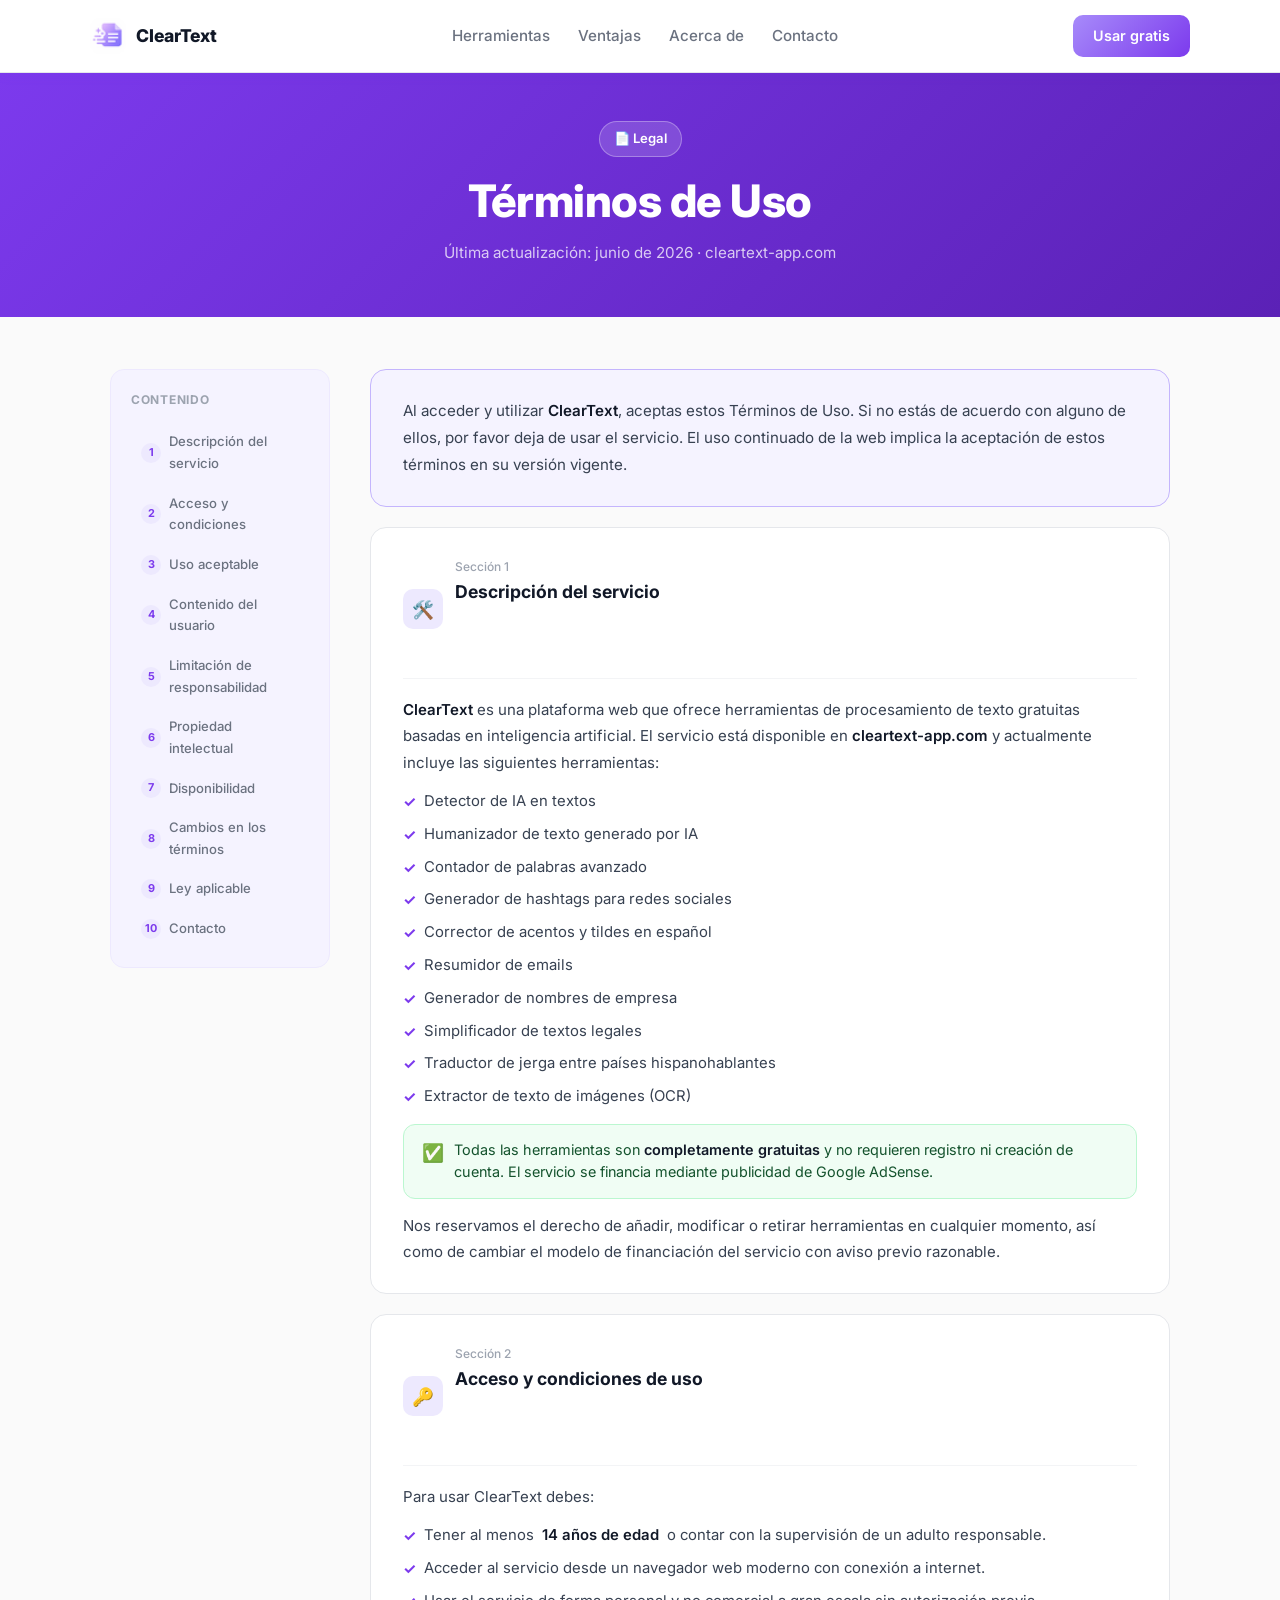
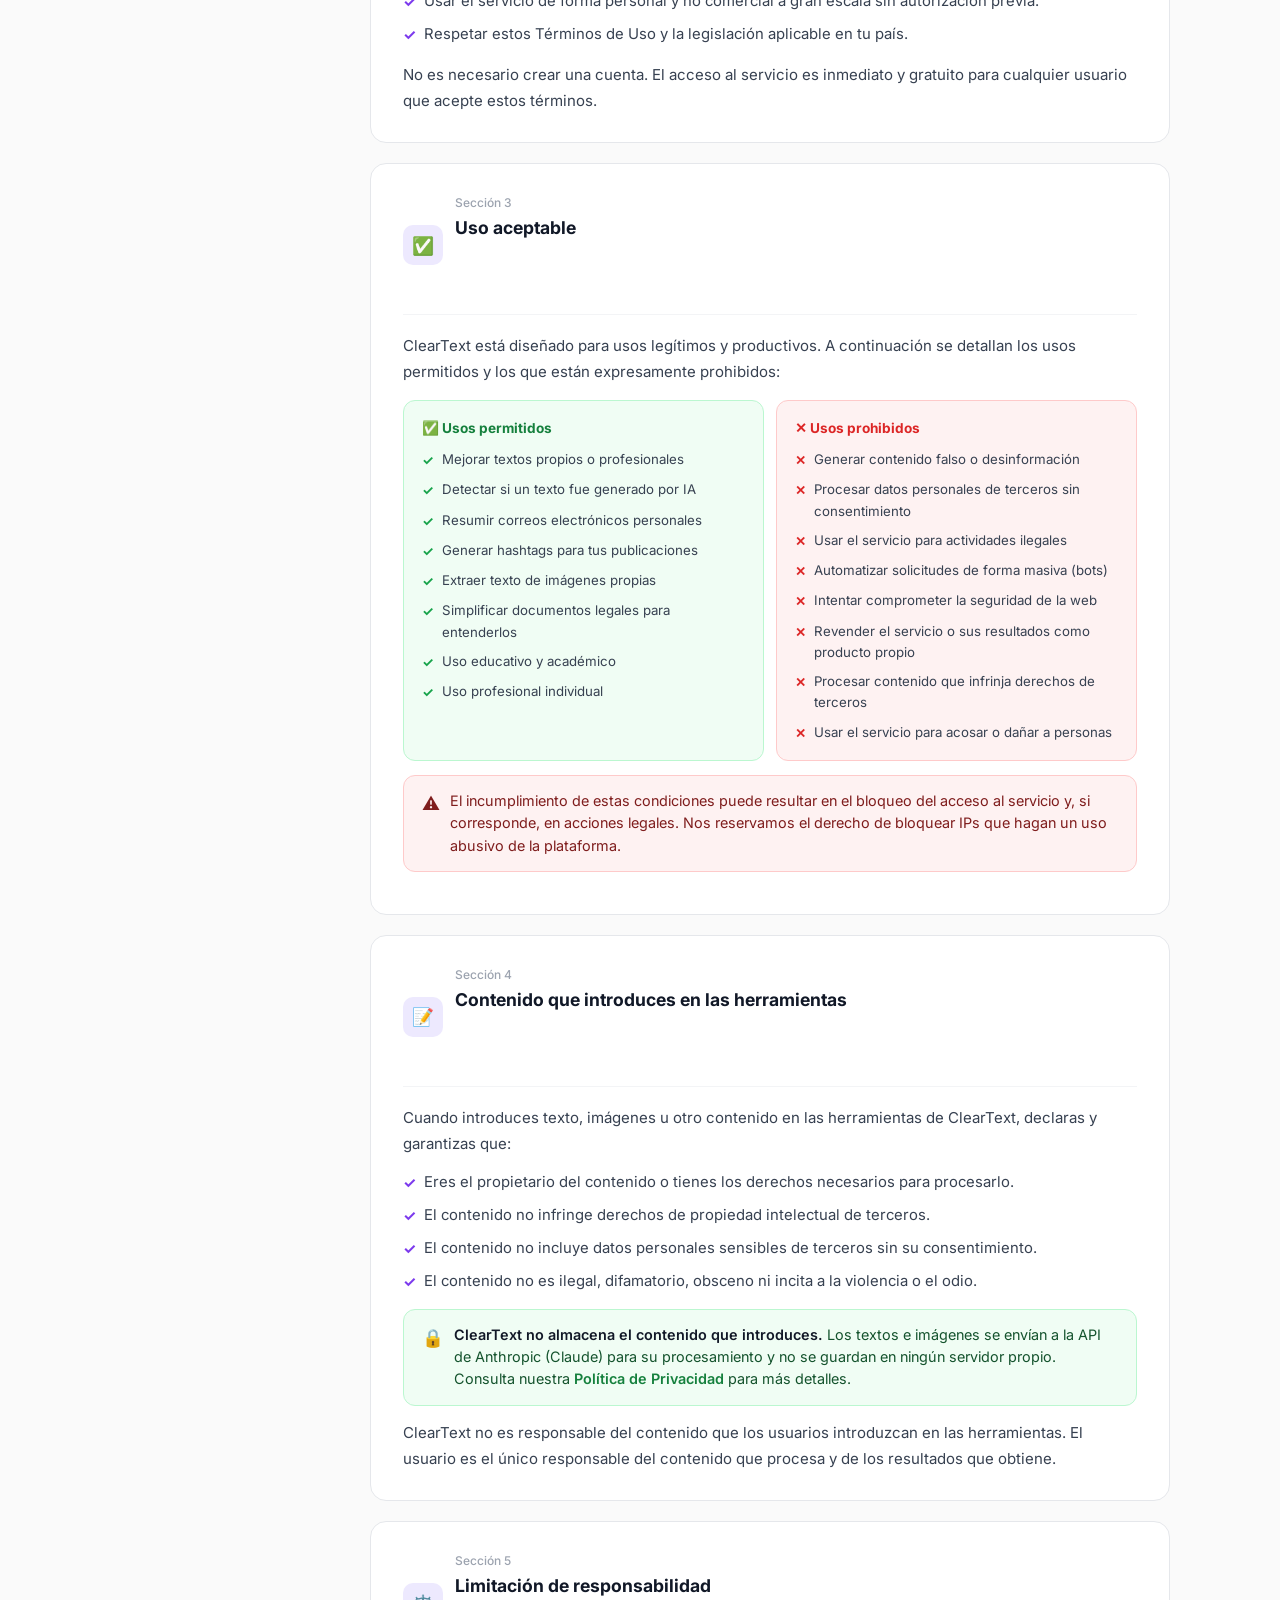
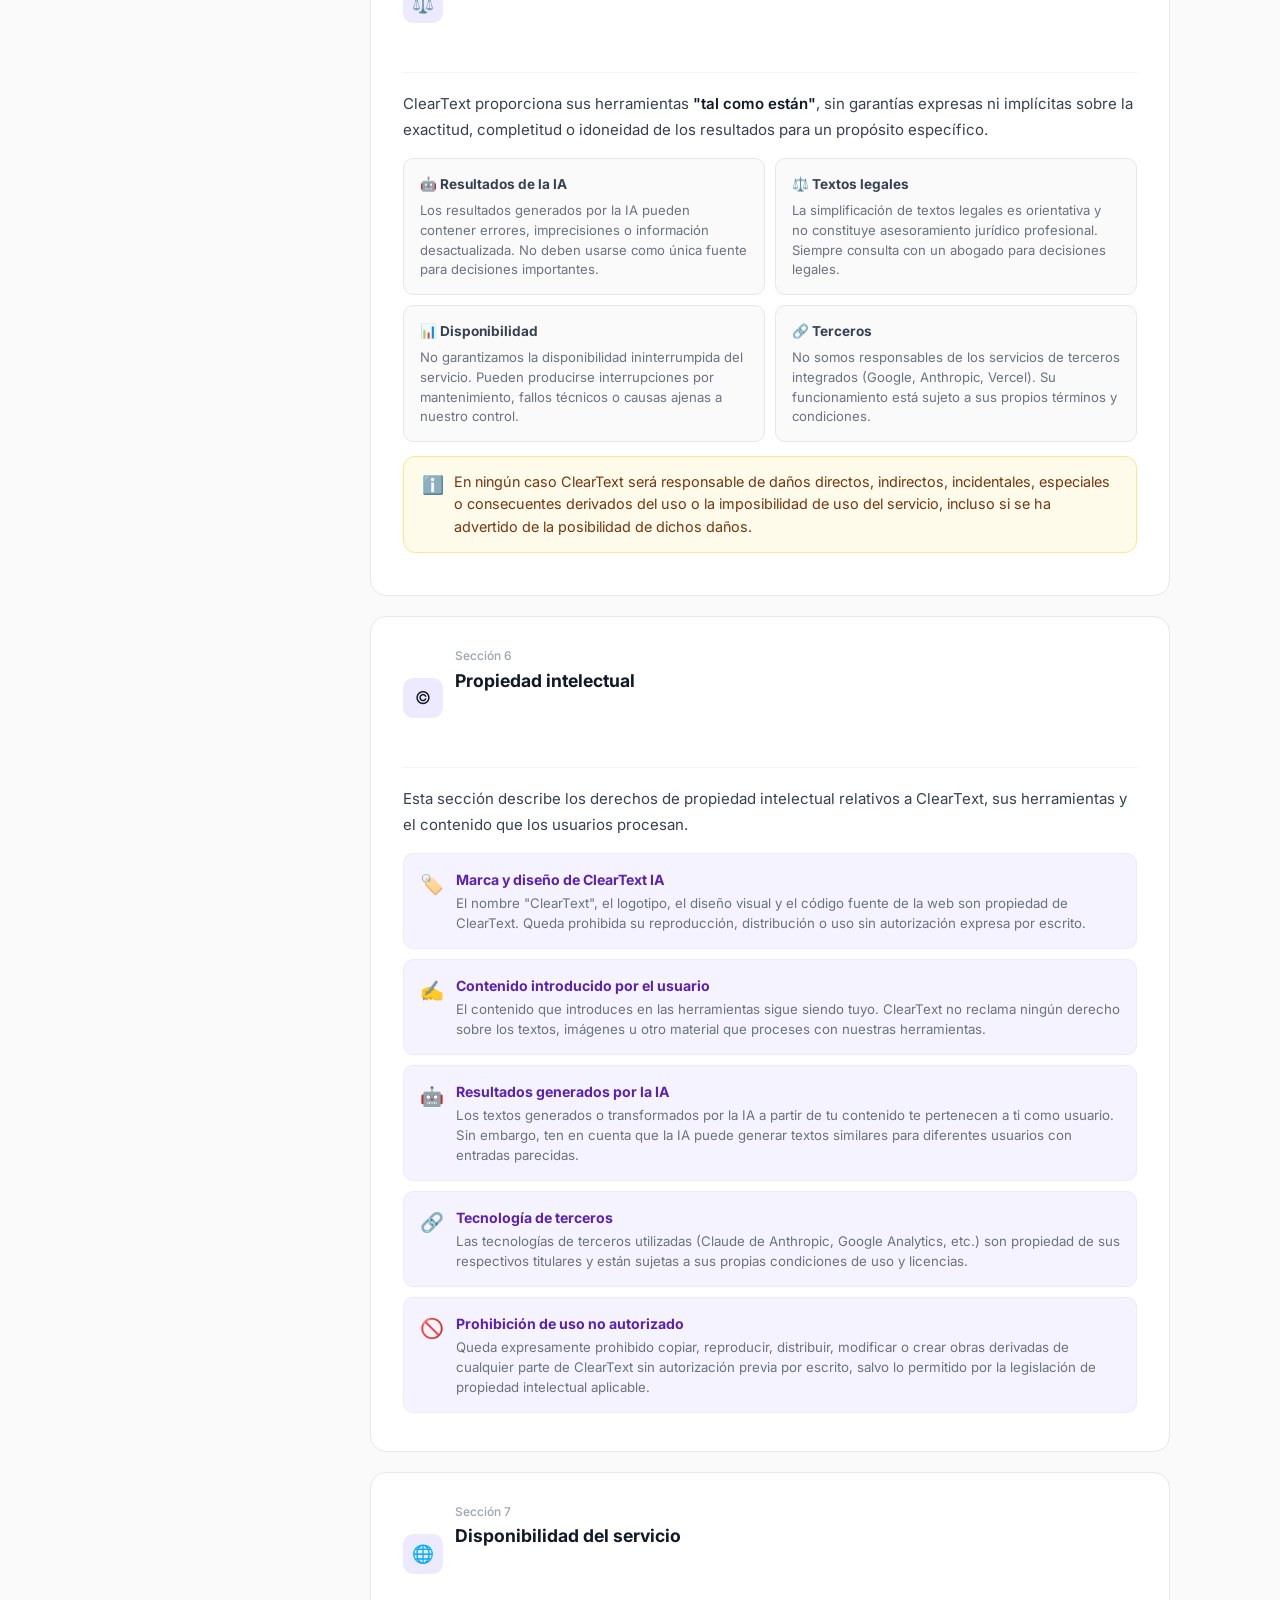
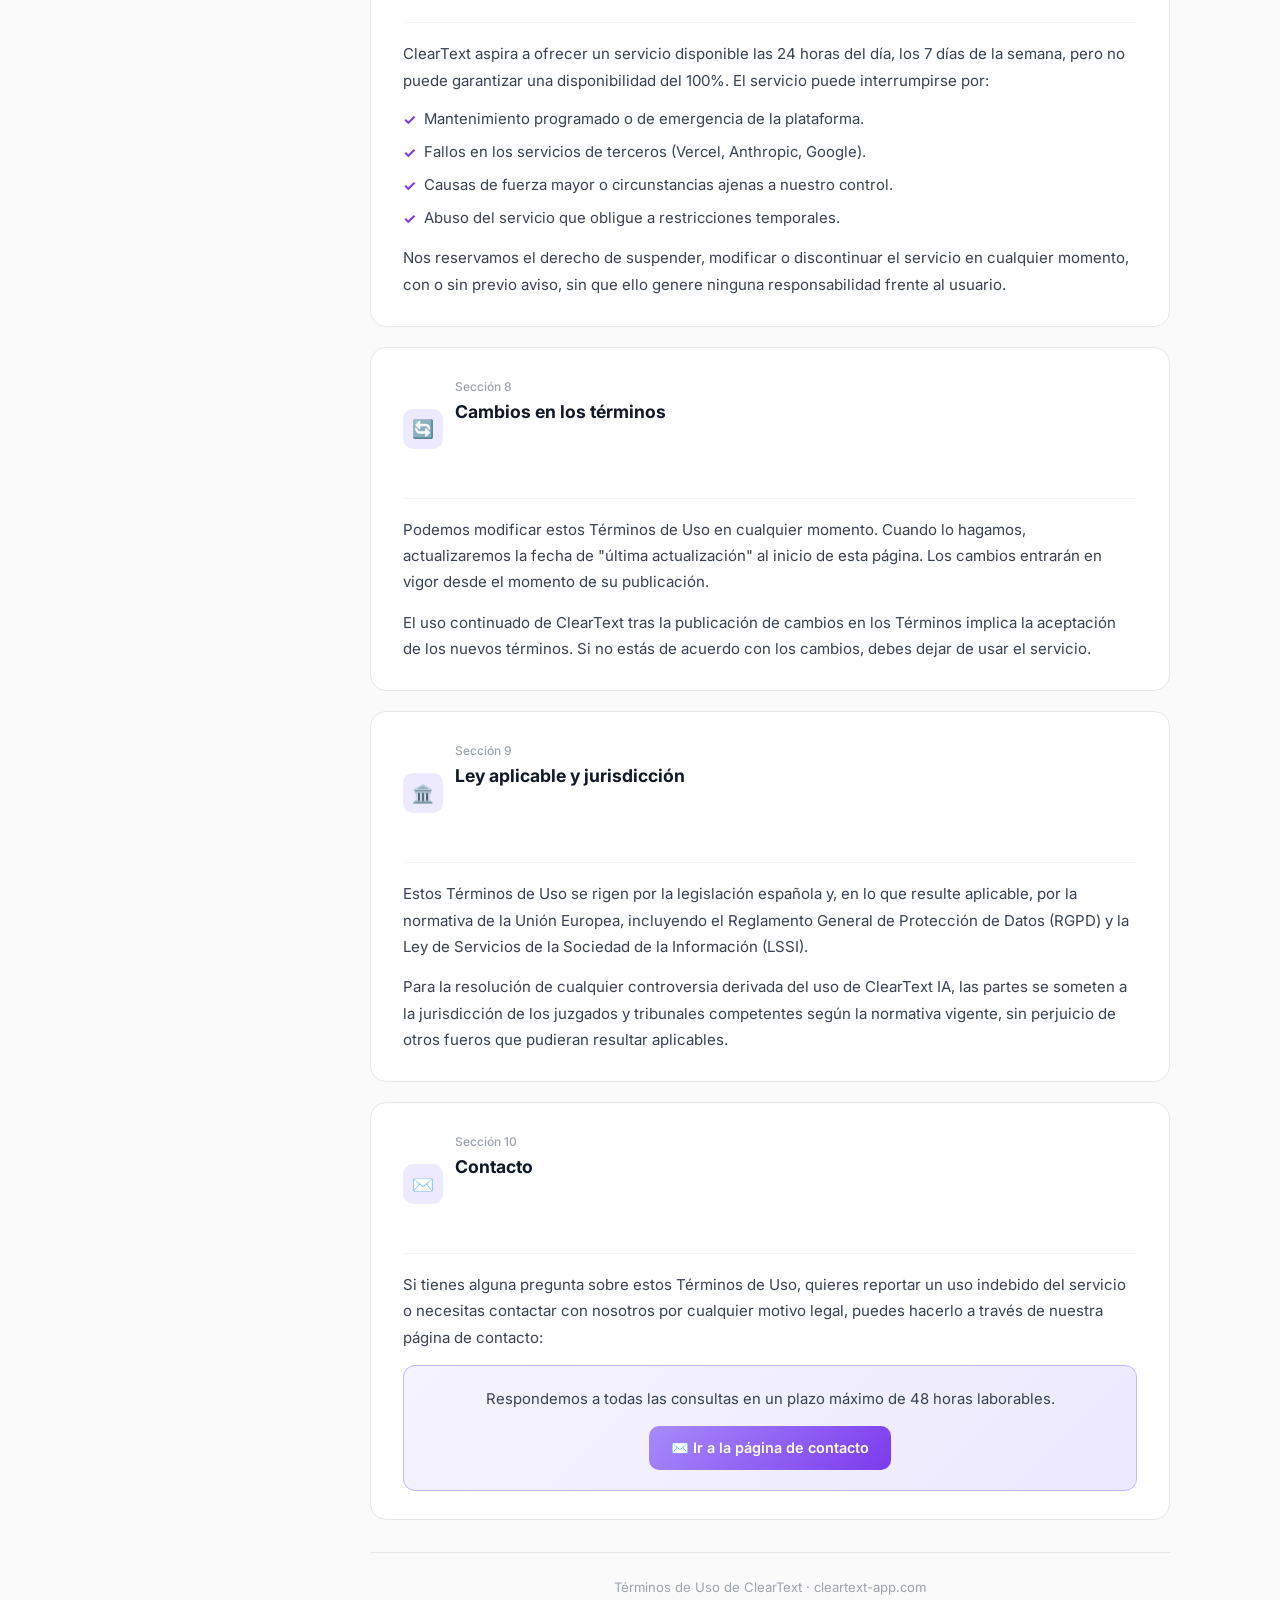
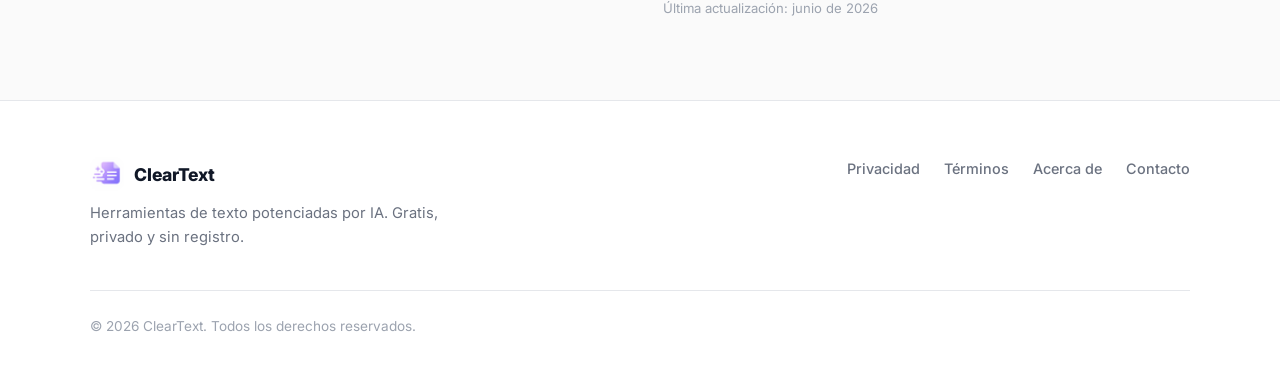
==== terminos/index.html @ b0c8bf02 "Create index.html" ====
<!DOCTYPE html>
<html lang="es">
<head>
  <meta charset="UTF-8">
  <meta name="viewport" content="width=device-width, initial-scale=1.0">

  <title>Términos de Uso | ClearText</title>
  <meta name="description" content="Términos y condiciones de uso de ClearText IA. Condiciones del servicio gratuito de herramientas de texto con IA.">
  <meta name="robots" content="index, follow">

  <link rel="preconnect" href="https://fonts.googleapis.com">
  <link rel="preconnect" href="https://fonts.gstatic.com" crossorigin>
  <link href="https://fonts.googleapis.com/css2?family=Inter:wght@400;500;600;700;800&display=swap" rel="stylesheet">
  <link rel="stylesheet" href="../assets/css/style.css">

  <style>
    * { box-sizing: border-box; }

    header {
      background: #ffffff; border-bottom: 1px solid #E5E7EB;
      box-shadow: 0 2px 12px rgba(124,58,237,0.07); backdrop-filter: none;
    }
    .logo { color: #111827; }
    .nav-links a { color: #6B7280; }
    .nav-links a:hover { color: #7C3AED; }
    .btn-nav {
      background: linear-gradient(135deg,#A78BFA,#7C3AED);
      color: #fff; border: none; padding: 9px 20px; border-radius: 10px;
      font-weight: 600; font-size: 0.9rem; cursor: pointer;
      display: inline-flex; align-items: center; text-decoration: none;
      transition: opacity .2s, transform .2s;
    }
    .btn-nav:hover { opacity: .9; transform: translateY(-1px); }

    /* Hero */
    .legal-hero {
      background: linear-gradient(135deg,#7C3AED,#5B21B6);
      padding: 48px 0 52px; margin-bottom: 52px; text-align: center;
    }
    .legal-hero .badge {
      display: inline-flex; align-items: center; gap: 6px;
      background: rgba(255,255,255,.15); border: 1px solid rgba(255,255,255,.3);
      color: #fff; padding: 6px 14px; border-radius: 9999px;
      font-size: .82rem; font-weight: 600; margin-bottom: 18px;
    }
    .legal-hero h1 {
      font-size: clamp(1.8rem,4vw,2.8rem); font-weight: 800;
      color: #fff; margin-bottom: 12px; letter-spacing: -.5px;
    }
    .legal-hero p { font-size: .95rem; color: rgba(255,255,255,.75); }

    /* Layout */
    .legal-layout {
      display: grid; grid-template-columns: 220px 1fr;
      gap: 40px; align-items: start; max-width: 1060px; margin: 0 auto;
    }

    /* Índice lateral */
    .legal-toc {
      position: sticky; top: 96px;
      background: #F5F3FF; border: 1px solid #EDE9FE;
      border-radius: 14px; padding: 20px;
    }
    .toc-title {
      font-size: .75rem; font-weight: 700; color: #9CA3AF;
      text-transform: uppercase; letter-spacing: .06em; margin-bottom: 14px;
    }
    .toc-list { display: flex; flex-direction: column; gap: 4px; }
    .toc-item {
      display: flex; align-items: center; gap: 8px;
      padding: 7px 10px; border-radius: 8px;
      font-size: .82rem; font-weight: 500; color: #6B7280;
      text-decoration: none; transition: background .15s, color .15s;
    }
    .toc-item:hover { background: #EDE9FE; color: #7C3AED; }
    .toc-num {
      width: 20px; height: 20px; border-radius: 50%;
      background: #EDE9FE; color: #7C3AED;
      font-size: .68rem; font-weight: 700;
      display: flex; align-items: center; justify-content: center; flex-shrink: 0;
    }

    /* Secciones */
    .legal-content { min-width: 0; }
    .legal-section {
      background: #fff; border: 1px solid #E5E7EB; border-radius: 16px;
      padding: 28px 32px; margin-bottom: 20px; scroll-margin-top: 100px;
    }
    .section-header {
      display: flex; align-items: center; gap: 12px; margin-bottom: 18px;
      padding-bottom: 16px; border-bottom: 1px solid #F3F4F6;
    }
    .section-icon {
      width: 40px; height: 40px; border-radius: 10px;
      background: #EDE9FE; display: flex; align-items: center;
      justify-content: center; font-size: 1.1rem; flex-shrink: 0;
    }
    .section-title { font-size: 1.1rem; font-weight: 700; color: #111827; }
    .section-num   { font-size: .75rem; color: #9CA3AF; font-weight: 500; margin-top: 1px; }

    .legal-content p {
      font-size: .94rem; color: #374151; line-height: 1.75; margin-bottom: 14px;
    }
    .legal-content p:last-child { margin-bottom: 0; }
    .legal-content strong { font-weight: 600; color: #111827; }

    .legal-content ul {
      margin: 10px 0 14px; display: flex; flex-direction: column; gap: 8px;
    }
    .legal-content ul li {
      font-size: .93rem; color: #374151; line-height: 1.6;
      display: flex; align-items: flex-start; gap: 8px;
    }
    .legal-content ul li::before {
      content: '✓'; color: #7C3AED; font-weight: 700; flex-shrink: 0; margin-top: 1px;
    }

    /* Listas de uso prohibido */
    .legal-content ul.prohibited li::before { content: '✕'; color: #DC2626; }

    /* Highlight / warning boxes */
    .highlight-box {
      background: #F0FDF4; border: 1px solid #BBF7D0; border-radius: 12px;
      padding: 14px 18px; margin: 14px 0;
      display: flex; align-items: flex-start; gap: 10px;
      font-size: .9rem; color: #14532D; line-height: 1.55;
    }
    .warning-box {
      background: #FEF2F2; border: 1px solid #FECACA; border-radius: 12px;
      padding: 14px 18px; margin: 14px 0;
      display: flex; align-items: flex-start; gap: 10px;
      font-size: .9rem; color: #7F1D1D; line-height: 1.55;
    }
    .info-box {
      background: #FFFBEB; border: 1px solid #FDE68A; border-radius: 12px;
      padding: 14px 18px; margin: 14px 0;
      display: flex; align-items: flex-start; gap: 10px;
      font-size: .9rem; color: #78350F; line-height: 1.55;
    }
    .box-icon { font-size: 1.1rem; flex-shrink: 0; }

    /* Tabla de usos permitidos/prohibidos */
    .use-grid {
      display: grid; grid-template-columns: 1fr 1fr; gap: 12px; margin: 14px 0;
    }
    .use-card {
      border-radius: 12px; padding: 16px 18px;
    }
    .use-card.allowed  { background: #F0FDF4; border: 1px solid #BBF7D0; }
    .use-card.banned   { background: #FEF2F2; border: 1px solid #FECACA; }
    .use-card-title {
      font-size: .85rem; font-weight: 700; margin-bottom: 10px;
      display: flex; align-items: center; gap: 7px;
    }
    .use-card.allowed .use-card-title { color: #15803D; }
    .use-card.banned  .use-card-title { color: #DC2626; }
    .use-card ul { margin: 0; }
    .use-card ul li { font-size: .83rem; color: #374151; }
    .use-card.allowed ul li::before { content: '✓'; color: #16A34A; }
    .use-card.banned  ul li::before { content: '✕'; color: #DC2626; }

    /* Responsabilidad */
    .liability-grid {
      display: grid; grid-template-columns: 1fr 1fr; gap: 10px; margin: 14px 0;
    }
    .liability-card {
      background: #FAFAFA; border: 1px solid #E5E7EB; border-radius: 10px;
      padding: 14px 16px;
    }
    .liability-card-title {
      font-size: .85rem; font-weight: 700; color: #374151;
      display: flex; align-items: center; gap: 6px; margin-bottom: 6px;
    }
    .liability-card p { font-size: .82rem; color: #6B7280; line-height: 1.5; margin: 0; }

    /* Propiedad intelectual */
    .ip-row {
      display: flex; align-items: flex-start; gap: 12px;
      background: #F5F3FF; border: 1px solid #EDE9FE; border-radius: 10px;
      padding: 14px 16px; margin-bottom: 10px;
    }
    .ip-icon { font-size: 1.2rem; flex-shrink: 0; margin-top: 1px; }
    .ip-body {}
    .ip-title { font-size: .88rem; font-weight: 700; color: #5B21B6; margin-bottom: 3px; }
    .ip-desc  { font-size: .83rem; color: #6B7280; line-height: 1.5; }

    /* Contacto */
    .contact-card {
      background: linear-gradient(135deg,#F5F3FF,#EDE9FE);
      border: 1px solid #C4B5FD; border-radius: 12px;
      padding: 20px 24px; text-align: center; margin-top: 8px;
    }
    .contact-card p { font-size: .93rem; color: #374151; margin-bottom: 14px; }
    .contact-link {
      display: inline-flex; align-items: center; gap: 6px;
      padding: 10px 22px;
      background: linear-gradient(135deg,#A78BFA,#7C3AED);
      color: #fff; border-radius: 10px; font-weight: 600; font-size: .9rem;
      text-decoration: none; transition: opacity .2s, transform .2s;
    }
    .contact-link:hover { opacity: .9; transform: translateY(-1px); }

    .update-note {
      text-align: center; font-size: .82rem; color: #9CA3AF;
      margin-top: 32px; padding-top: 24px; border-top: 1px solid #E5E7EB;
    }

    footer { background: #fff; border-top: 1px solid #E5E7EB; }

    @media(max-width:900px){
      .legal-layout{ grid-template-columns: 1fr; }
      .legal-toc{ position: static; }
    }
    @media(max-width:768px){
      .nav{ flex-wrap:wrap; height:auto; padding:14px 0; gap:12px; }
      .nav-links{ width:100%; justify-content:center; gap:16px; flex-wrap:wrap; }
      .legal-section{ padding:22px 18px; }
      .use-grid{ grid-template-columns: 1fr; }
      .liability-grid{ grid-template-columns: 1fr; }
      .legal-hero{ padding:36px 0 40px; }
    }
  </style>
</head>

<body>

<header>
  <div class="container nav">
    <a href="../" class="logo">
      <img src="../logo-32.png" alt="ClearText IA" style="width:36px;height:36px;border-radius:9px;object-fit:contain;">
      <span>ClearText</span>
    </a>
    <nav class="nav-links">
      <a href="../#herramientas">Herramientas</a>
      <a href="../#ventajas">Ventajas</a>
      <a href="../acerca/">Acerca de</a>
      <a href="../contacto/">Contacto</a>
    </nav>
    <a href="../#herramientas" class="btn-nav">Usar gratis</a>
  </div>
</header>

<!-- Hero -->
<div class="legal-hero">
  <div class="container">
    <div class="badge">📄 Legal</div>
    <h1>Términos de Uso</h1>
    <p>Última actualización: junio de 2026 · cleartext-app.com</p>
  </div>
</div>

<main>
  <div class="container" style="padding-bottom: 80px;">
    <div class="legal-layout">

      <!-- Índice -->
      <aside class="legal-toc">
        <div class="toc-title">Contenido</div>
        <nav class="toc-list">
          <a class="toc-item" href="#descripcion"><span class="toc-num">1</span>Descripción del servicio</a>
          <a class="toc-item" href="#acceso"><span class="toc-num">2</span>Acceso y condiciones</a>
          <a class="toc-item" href="#uso-aceptable"><span class="toc-num">3</span>Uso aceptable</a>
          <a class="toc-item" href="#contenido-usuario"><span class="toc-num">4</span>Contenido del usuario</a>
          <a class="toc-item" href="#responsabilidad"><span class="toc-num">5</span>Limitación de responsabilidad</a>
          <a class="toc-item" href="#propiedad-intelectual"><span class="toc-num">6</span>Propiedad intelectual</a>
          <a class="toc-item" href="#disponibilidad"><span class="toc-num">7</span>Disponibilidad</a>
          <a class="toc-item" href="#cambios"><span class="toc-num">8</span>Cambios en los términos</a>
          <a class="toc-item" href="#ley-aplicable"><span class="toc-num">9</span>Ley aplicable</a>
          <a class="toc-item" href="#contacto"><span class="toc-num">10</span>Contacto</a>
        </nav>
      </aside>

      <!-- Contenido -->
      <div class="legal-content">

        <!-- INTRO -->
        <div class="legal-section" style="background:#F5F3FF;border-color:#C4B5FD;">
          <p style="margin:0;font-size:.95rem;">
            Al acceder y utilizar <strong>ClearText</strong>, aceptas estos
            Términos de Uso. Si no estás de acuerdo con alguno de ellos, por favor deja de usar el servicio.
            El uso continuado de la web implica la aceptación de estos términos en su versión vigente.
          </p>
        </div>

        <!-- 1. Descripción -->
        <div class="legal-section" id="descripcion">
          <div class="section-header">
            <div class="section-icon">🛠️</div>
            <div>
              <div class="section-num">Sección 1</div>
              <div class="section-title">Descripción del servicio</div>
            </div>
          </div>

          <p>
            <strong>ClearText</strong> es una plataforma web que ofrece herramientas de
            procesamiento de texto gratuitas basadas en inteligencia artificial. El servicio está
            disponible en <strong>cleartext-app.com</strong> y actualmente incluye las siguientes
            herramientas:
          </p>

          <ul>
            <li>Detector de IA en textos</li>
            <li>Humanizador de texto generado por IA</li>
            <li>Contador de palabras avanzado</li>
            <li>Generador de hashtags para redes sociales</li>
            <li>Corrector de acentos y tildes en español</li>
            <li>Resumidor de emails</li>
            <li>Generador de nombres de empresa</li>
            <li>Simplificador de textos legales</li>
            <li>Traductor de jerga entre países hispanohablantes</li>
            <li>Extractor de texto de imágenes (OCR)</li>
          </ul>

          <div class="highlight-box">
            <span class="box-icon">✅</span>
            <span>
              Todas las herramientas son <strong>completamente gratuitas</strong> y no requieren
              registro ni creación de cuenta. El servicio se financia mediante publicidad de
              Google AdSense.
            </span>
          </div>

          <p>
            Nos reservamos el derecho de añadir, modificar o retirar herramientas en cualquier momento,
            así como de cambiar el modelo de financiación del servicio con aviso previo razonable.
          </p>
        </div>

        <!-- 2. Acceso -->
        <div class="legal-section" id="acceso">
          <div class="section-header">
            <div class="section-icon">🔑</div>
            <div>
              <div class="section-num">Sección 2</div>
              <div class="section-title">Acceso y condiciones de uso</div>
            </div>
          </div>

          <p>Para usar ClearText debes:</p>

          <ul>
            <li>Tener al menos <strong>14 años de edad</strong> o contar con la supervisión de un adulto responsable.</li>
            <li>Acceder al servicio desde un navegador web moderno con conexión a internet.</li>
            <li>Usar el servicio de forma personal y no comercial a gran escala sin autorización previa.</li>
            <li>Respetar estos Términos de Uso y la legislación aplicable en tu país.</li>
          </ul>

          <p>
            No es necesario crear una cuenta. El acceso al servicio es inmediato y gratuito
            para cualquier usuario que acepte estos términos.
          </p>
        </div>

        <!-- 3. Uso aceptable -->
        <div class="legal-section" id="uso-aceptable">
          <div class="section-header">
            <div class="section-icon">✅</div>
            <div>
              <div class="section-num">Sección 3</div>
              <div class="section-title">Uso aceptable</div>
            </div>
          </div>

          <p>
            ClearText está diseñado para usos legítimos y productivos. A continuación se detallan
            los usos permitidos y los que están expresamente prohibidos:
          </p>

          <div class="use-grid">
            <div class="use-card allowed">
              <div class="use-card-title">✅ Usos permitidos</div>
              <ul>
                <li>Mejorar textos propios o profesionales</li>
                <li>Detectar si un texto fue generado por IA</li>
                <li>Resumir correos electrónicos personales</li>
                <li>Generar hashtags para tus publicaciones</li>
                <li>Extraer texto de imágenes propias</li>
                <li>Simplificar documentos legales para entenderlos</li>
                <li>Uso educativo y académico</li>
                <li>Uso profesional individual</li>
              </ul>
            </div>
            <div class="use-card banned">
              <div class="use-card-title">✕ Usos prohibidos</div>
              <ul>
                <li>Generar contenido falso o desinformación</li>
                <li>Procesar datos personales de terceros sin consentimiento</li>
                <li>Usar el servicio para actividades ilegales</li>
                <li>Automatizar solicitudes de forma masiva (bots)</li>
                <li>Intentar comprometer la seguridad de la web</li>
                <li>Revender el servicio o sus resultados como producto propio</li>
                <li>Procesar contenido que infrinja derechos de terceros</li>
                <li>Usar el servicio para acosar o dañar a personas</li>
              </ul>
            </div>
          </div>

          <div class="warning-box">
            <span class="box-icon">⚠️</span>
            <span>
              El incumplimiento de estas condiciones puede resultar en el bloqueo del acceso al
              servicio y, si corresponde, en acciones legales. Nos reservamos el derecho de
              bloquear IPs que hagan un uso abusivo de la plataforma.
            </span>
          </div>
        </div>

        <!-- 4. Contenido del usuario -->
        <div class="legal-section" id="contenido-usuario">
          <div class="section-header">
            <div class="section-icon">📝</div>
            <div>
              <div class="section-num">Sección 4</div>
              <div class="section-title">Contenido que introduces en las herramientas</div>
            </div>
          </div>

          <p>
            Cuando introduces texto, imágenes u otro contenido en las herramientas de ClearText,
            declaras y garantizas que:
          </p>

          <ul>
            <li>Eres el propietario del contenido o tienes los derechos necesarios para procesarlo.</li>
            <li>El contenido no infringe derechos de propiedad intelectual de terceros.</li>
            <li>El contenido no incluye datos personales sensibles de terceros sin su consentimiento.</li>
            <li>El contenido no es ilegal, difamatorio, obsceno ni incita a la violencia o el odio.</li>
          </ul>

          <div class="highlight-box">
            <span class="box-icon">🔒</span>
            <span>
              <strong>ClearText no almacena el contenido que introduces.</strong> Los textos
              e imágenes se envían a la API de Anthropic (Claude) para su procesamiento y
              no se guardan en ningún servidor propio. Consulta nuestra
              <a href="../privacidad/" style="color:#15803D;font-weight:600;">Política de Privacidad</a>
              para más detalles.
            </span>
          </div>

          <p>
            ClearText no es responsable del contenido que los usuarios introduzcan en las
            herramientas. El usuario es el único responsable del contenido que procesa y de los
            resultados que obtiene.
          </p>
        </div>

        <!-- 5. Limitación de responsabilidad -->
        <div class="legal-section" id="responsabilidad">
          <div class="section-header">
            <div class="section-icon">⚖️</div>
            <div>
              <div class="section-num">Sección 5</div>
              <div class="section-title">Limitación de responsabilidad</div>
            </div>
          </div>

          <p>
            ClearText proporciona sus herramientas <strong>"tal como están"</strong>, sin
            garantías expresas ni implícitas sobre la exactitud, completitud o idoneidad de los
            resultados para un propósito específico.
          </p>

          <div class="liability-grid">
            <div class="liability-card">
              <div class="liability-card-title">🤖 Resultados de la IA</div>
              <p>Los resultados generados por la IA pueden contener errores, imprecisiones o información desactualizada. No deben usarse como única fuente para decisiones importantes.</p>
            </div>
            <div class="liability-card">
              <div class="liability-card-title">⚖️ Textos legales</div>
              <p>La simplificación de textos legales es orientativa y no constituye asesoramiento jurídico profesional. Siempre consulta con un abogado para decisiones legales.</p>
            </div>
            <div class="liability-card">
              <div class="liability-card-title">📊 Disponibilidad</div>
              <p>No garantizamos la disponibilidad ininterrumpida del servicio. Pueden producirse interrupciones por mantenimiento, fallos técnicos o causas ajenas a nuestro control.</p>
            </div>
            <div class="liability-card">
              <div class="liability-card-title">🔗 Terceros</div>
              <p>No somos responsables de los servicios de terceros integrados (Google, Anthropic, Vercel). Su funcionamiento está sujeto a sus propios términos y condiciones.</p>
            </div>
          </div>

          <div class="info-box">
            <span class="box-icon">ℹ️</span>
            <span>
              En ningún caso ClearText será responsable de daños directos, indirectos,
              incidentales, especiales o consecuentes derivados del uso o la imposibilidad de uso
              del servicio, incluso si se ha advertido de la posibilidad de dichos daños.
            </span>
          </div>
        </div>

        <!-- 6. Propiedad intelectual -->
        <div class="legal-section" id="propiedad-intelectual">
          <div class="section-header">
            <div class="section-icon">©️</div>
            <div>
              <div class="section-num">Sección 6</div>
              <div class="section-title">Propiedad intelectual</div>
            </div>
          </div>

          <p>
            Esta sección describe los derechos de propiedad intelectual relativos a ClearText,
            sus herramientas y el contenido que los usuarios procesan.
          </p>

          <div class="ip-row">
            <span class="ip-icon">🏷️</span>
            <div class="ip-body">
              <div class="ip-title">Marca y diseño de ClearText IA</div>
              <div class="ip-desc">El nombre "ClearText", el logotipo, el diseño visual y el código fuente de la web son propiedad de ClearText. Queda prohibida su reproducción, distribución o uso sin autorización expresa por escrito.</div>
            </div>
          </div>

          <div class="ip-row">
            <span class="ip-icon">✍️</span>
            <div class="ip-body">
              <div class="ip-title">Contenido introducido por el usuario</div>
              <div class="ip-desc">El contenido que introduces en las herramientas sigue siendo tuyo. ClearText no reclama ningún derecho sobre los textos, imágenes u otro material que proceses con nuestras herramientas.</div>
            </div>
          </div>

          <div class="ip-row">
            <span class="ip-icon">🤖</span>
            <div class="ip-body">
              <div class="ip-title">Resultados generados por la IA</div>
              <div class="ip-desc">Los textos generados o transformados por la IA a partir de tu contenido te pertenecen a ti como usuario. Sin embargo, ten en cuenta que la IA puede generar textos similares para diferentes usuarios con entradas parecidas.</div>
            </div>
          </div>

          <div class="ip-row">
            <span class="ip-icon">🔗</span>
            <div class="ip-body">
              <div class="ip-title">Tecnología de terceros</div>
              <div class="ip-desc">Las tecnologías de terceros utilizadas (Claude de Anthropic, Google Analytics, etc.) son propiedad de sus respectivos titulares y están sujetas a sus propias condiciones de uso y licencias.</div>
            </div>
          </div>

          <div class="ip-row">
            <span class="ip-icon">🚫</span>
            <div class="ip-body">
              <div class="ip-title">Prohibición de uso no autorizado</div>
              <div class="ip-desc">Queda expresamente prohibido copiar, reproducir, distribuir, modificar o crear obras derivadas de cualquier parte de ClearText sin autorización previa por escrito, salvo lo permitido por la legislación de propiedad intelectual aplicable.</div>
            </div>
          </div>
        </div>

        <!-- 7. Disponibilidad -->
        <div class="legal-section" id="disponibilidad">
          <div class="section-header">
            <div class="section-icon">🌐</div>
            <div>
              <div class="section-num">Sección 7</div>
              <div class="section-title">Disponibilidad del servicio</div>
            </div>
          </div>
          <p>
            ClearText aspira a ofrecer un servicio disponible las 24 horas del día, los 7 días
            de la semana, pero no puede garantizar una disponibilidad del 100%. El servicio puede
            interrumpirse por:
          </p>
          <ul>
            <li>Mantenimiento programado o de emergencia de la plataforma.</li>
            <li>Fallos en los servicios de terceros (Vercel, Anthropic, Google).</li>
            <li>Causas de fuerza mayor o circunstancias ajenas a nuestro control.</li>
            <li>Abuso del servicio que obligue a restricciones temporales.</li>
          </ul>
          <p>
            Nos reservamos el derecho de suspender, modificar o discontinuar el servicio en
            cualquier momento, con o sin previo aviso, sin que ello genere ninguna responsabilidad
            frente al usuario.
          </p>
        </div>

        <!-- 8. Cambios -->
        <div class="legal-section" id="cambios">
          <div class="section-header">
            <div class="section-icon">🔄</div>
            <div>
              <div class="section-num">Sección 8</div>
              <div class="section-title">Cambios en los términos</div>
            </div>
          </div>
          <p>
            Podemos modificar estos Términos de Uso en cualquier momento. Cuando lo hagamos,
            actualizaremos la fecha de "última actualización" al inicio de esta página. Los cambios
            entrarán en vigor desde el momento de su publicación.
          </p>
          <p>
            El uso continuado de ClearText tras la publicación de cambios en los Términos
            implica la aceptación de los nuevos términos. Si no estás de acuerdo con los cambios,
            debes dejar de usar el servicio.
          </p>
        </div>

        <!-- 9. Ley aplicable -->
        <div class="legal-section" id="ley-aplicable">
          <div class="section-header">
            <div class="section-icon">🏛️</div>
            <div>
              <div class="section-num">Sección 9</div>
              <div class="section-title">Ley aplicable y jurisdicción</div>
            </div>
          </div>
          <p>
            Estos Términos de Uso se rigen por la legislación española y, en lo que resulte
            aplicable, por la normativa de la Unión Europea, incluyendo el Reglamento General de
            Protección de Datos (RGPD) y la Ley de Servicios de la Sociedad de la Información (LSSI).
          </p>
          <p>
            Para la resolución de cualquier controversia derivada del uso de ClearText IA, las
            partes se someten a la jurisdicción de los juzgados y tribunales competentes según
            la normativa vigente, sin perjuicio de otros fueros que pudieran resultar aplicables.
          </p>
        </div>

        <!-- 10. Contacto -->
        <div class="legal-section" id="contacto">
          <div class="section-header">
            <div class="section-icon">✉️</div>
            <div>
              <div class="section-num">Sección 10</div>
              <div class="section-title">Contacto</div>
            </div>
          </div>
          <p>
            Si tienes alguna pregunta sobre estos Términos de Uso, quieres reportar un uso indebido
            del servicio o necesitas contactar con nosotros por cualquier motivo legal, puedes
            hacerlo a través de nuestra página de contacto:
          </p>
          <div class="contact-card">
            <p>Respondemos a todas las consultas en un plazo máximo de 48 horas laborables.</p>
            <a href="../contacto/" class="contact-link">✉️ Ir a la página de contacto</a>
          </div>
        </div>

        <div class="update-note">
          Términos de Uso de ClearText · cleartext-app.com<br>
          Última actualización: junio de 2026
        </div>

      </div>
    </div>
  </div>
</main>

<footer>
  <div class="container">
    <div class="footer-grid">
      <div class="footer-info">
        <div class="logo" style="margin-bottom:10px;">
          <img src="../logo-32.png" alt="ClearText IA" style="width:34px;height:34px;border-radius:9px;object-fit:contain;">
          <span>ClearText</span>
        </div>
        <p>Herramientas de texto potenciadas por IA. Gratis, privado y sin registro.</p>
      </div>
      <div class="footer-links">
        <a href="../privacidad/">Privacidad</a>
        <a href="../terminos/">Términos</a>
        <a href="../acerca/">Acerca de</a>
        <a href="../contacto/">Contacto</a>
      </div>
    </div>
    <div class="footer-bottom">
      <p>© 2026 ClearText. Todos los derechos reservados.</p>
    </div>
  </div>
</footer>

</body>
</html>
---- assets/css/style.css ----
/* ============================================================
   ClearText IA — style.css
   Paleta: #C4B5FD (lila) → #7C3AED (morado)
   Fuente: Inter (Google Fonts)
   ============================================================ */

/* ── Google Fonts ── */
@import url('https://fonts.googleapis.com/css2?family=Inter:wght@400;500;600;700;800&display=swap');

/* ── Variables ── */
:root {
  --primary:        #7C3AED;
  --primary-dark:   #5B21B6;
  --primary-light:  #C4B5FD;
  --primary-soft:   #EDE9FE;
  --gradient:       linear-gradient(135deg, #C4B5FD 0%, #7C3AED 100%);
  --gradient-btn:   linear-gradient(135deg, #A78BFA 0%, #7C3AED 60%, #5B21B6 100%);

  --bg:             #FAFAFA;
  --bg-white:       #FFFFFF;
  --bg-soft:        #F5F3FF;

  --text:           #111827;
  --text-muted:     #6B7280;
  --text-light:     #9CA3AF;

  --border:         #E5E7EB;
  --border-purple:  #C4B5FD;

  --shadow-sm:      0 1px 4px rgba(0, 0, 0, 0.06);
  --shadow-md:      0 4px 16px rgba(124, 58, 237, 0.10);
  --shadow-lg:      0 12px 40px rgba(124, 58, 237, 0.15);
  --shadow-btn:     0 4px 14px rgba(124, 58, 237, 0.35);

  --radius-sm:      8px;
  --radius-md:      12px;
  --radius-lg:      18px;
  --radius-xl:      24px;
  --radius-full:    9999px;

  --transition:     0.25s ease;
  --font:           'Inter', sans-serif;
}

/* ── Reset ── */
*, *::before, *::after {
  margin: 0;
  padding: 0;
  box-sizing: border-box;
}

html {
  scroll-behavior: smooth;
  -webkit-text-size-adjust: 100%;
}

body {
  font-family: var(--font);
  background: var(--bg);
  color: var(--text);
  line-height: 1.65;
  font-size: 16px;
  -webkit-font-smoothing: antialiased;
  overflow-x: hidden;
}

img, svg, video {
  max-width: 100%;
  display: block;
}

a {
  text-decoration: none;
  color: inherit;
  transition: color var(--transition);
}

ul, ol {
  list-style: none;
}

button, input, textarea, select {
  font-family: var(--font);
  font-size: inherit;
}

h1, h2, h3, h4, h5, h6 {
  line-height: 1.2;
  font-weight: 700;
  color: var(--text);
}

/* ── Layout ── */
.container {
  width: min(1100px, 92%);
  margin-left: auto;
  margin-right: auto;
}

section {
  padding: 80px 0;
}

/* ── Header ── */
header {
  position: sticky;
  top: 0;
  z-index: 100;
  background: rgba(255, 255, 255, 0.92);
  backdrop-filter: blur(14px);
  -webkit-backdrop-filter: blur(14px);
  border-bottom: 1px solid rgba(229, 231, 235, 0.7);
  box-shadow: 0 2px 12px rgba(124, 58, 237, 0.07);
}

.nav {
  height: 72px;
  display: flex;
  align-items: center;
  justify-content: space-between;
  gap: 24px;
}

.logo {
  display: flex;
  align-items: center;
  gap: 10px;
  font-size: 1.1rem;
  font-weight: 800;
  color: var(--text);
  flex-shrink: 0;
}

.logo img {
  width: 38px;
  height: 38px;
  border-radius: 10px;
  object-fit: contain;
}

.logo-icon {
  width: 38px;
  height: 38px;
  border-radius: 10px;
  background: var(--gradient);
  display: flex;
  align-items: center;
  justify-content: center;
  font-size: 1.1rem;
}

.nav-links {
  display: flex;
  align-items: center;
  gap: 28px;
}

.nav-links a {
  color: var(--text-muted);
  font-weight: 500;
  font-size: 0.95rem;
  transition: color var(--transition);
}

.nav-links a:hover {
  color: var(--primary);
}

/* ── Botones ── */
.btn {
  display: inline-flex;
  align-items: center;
  justify-content: center;
  gap: 8px;
  padding: 12px 22px;
  border-radius: var(--radius-md);
  font-weight: 600;
  font-size: 0.95rem;
  cursor: pointer;
  border: none;
  transition: transform var(--transition), box-shadow var(--transition), opacity var(--transition);
  white-space: nowrap;
  line-height: 1;
}

.btn:active {
  transform: scale(0.97);
}

.btn-primary {
  background: var(--gradient-btn);
  color: #ffffff;
  box-shadow: var(--shadow-btn);
}

.btn-primary:hover {
  transform: translateY(-2px);
  box-shadow: 0 8px 24px rgba(124, 58, 237, 0.45);
  opacity: 0.95;
}

.btn-secondary {
  background: var(--bg-white);
  color: var(--primary);
  border: 1.5px solid var(--border-purple);
}

.btn-secondary:hover {
  background: var(--primary-soft);
  border-color: var(--primary);
  transform: translateY(-1px);
}

.btn-ghost {
  background: transparent;
  color: var(--primary);
  border: none;
  padding: 10px 18px;
}

.btn-ghost:hover {
  background: var(--primary-soft);
  border-radius: var(--radius-md);
}

.btn-sm {
  padding: 8px 16px;
  font-size: 0.875rem;
  border-radius: var(--radius-sm);
}

.btn-lg {
  padding: 15px 30px;
  font-size: 1rem;
  border-radius: var(--radius-lg);
}

.btn-full {
  width: 100%;
}

/* ── Cards ── */
.card {
  background: var(--bg-white);
  border: 1px solid var(--border);
  border-radius: var(--radius-md);
  padding: 24px;
  box-shadow: var(--shadow-sm);
  transition: transform var(--transition), box-shadow var(--transition), border-color var(--transition);
}

.card:hover {
  transform: translateY(-4px);
  box-shadow: var(--shadow-md);
  border-color: var(--border-purple);
}

.card-title {
  font-size: 1.05rem;
  font-weight: 700;
  margin-bottom: 8px;
  color: var(--text);
}

.card-desc {
  font-size: 0.93rem;
  color: var(--text-muted);
  line-height: 1.55;
}

.card-icon {
  font-size: 2rem;
  margin-bottom: 14px;
  display: block;
}

.card-link {
  display: inline-flex;
  align-items: center;
  gap: 4px;
  margin-top: 16px;
  font-size: 0.9rem;
  font-weight: 600;
  color: var(--primary);
  transition: gap var(--transition);
}

.card-link:hover {
  gap: 8px;
}

/* Card variante morada */
.card-purple {
  background: var(--primary-soft);
  border-color: var(--border-purple);
}

/* Card grande con padding extra */
.card-lg {
  padding: 36px;
  border-radius: var(--radius-xl);
}

/* ── Inputs y formularios ── */
.input-field {
  width: 100%;
  padding: 12px 16px;
  border: 1.5px solid var(--border);
  border-radius: var(--radius-md);
  background: var(--bg-white);
  color: var(--text);
  font-size: 0.95rem;
  font-family: var(--font);
  line-height: 1.5;
  transition: border-color var(--transition), box-shadow var(--transition);
  outline: none;
}

.input-field::placeholder {
  color: var(--text-light);
}

.input-field:hover {
  border-color: var(--border-purple);
}

.input-field:focus {
  border-color: var(--primary);
  box-shadow: 0 0 0 3px rgba(196, 181, 253, 0.35);
}

textarea.input-field {
  resize: vertical;
  min-height: 160px;
  line-height: 1.65;
}

select.input-field {
  cursor: pointer;
  appearance: none;
  -webkit-appearance: none;
  background-image: url("data:image/svg+xml,%3Csvg xmlns='http://www.w3.org/2000/svg' width='16' height='16' fill='none' viewBox='0 0 24 24' stroke='%236B7280'%3E%3Cpath stroke-linecap='round' stroke-linejoin='round' stroke-width='2' d='M19 9l-7 7-7-7'/%3E%3C/svg%3E");
  background-repeat: no-repeat;
  background-position: right 14px center;
  padding-right: 42px;
}

label {
  display: block;
  font-size: 0.9rem;
  font-weight: 600;
  color: var(--text);
  margin-bottom: 6px;
}

.form-group {
  margin-bottom: 20px;
}

.form-hint {
  font-size: 0.82rem;
  color: var(--text-muted);
  margin-top: 5px;
}

/* ── Result box ── */
.result-box {
  width: 100%;
  min-height: 140px;
  background: var(--bg-soft);
  border: 1.5px solid var(--border-purple);
  border-radius: var(--radius-md);
  padding: 20px;
  color: var(--text);
  font-size: 0.95rem;
  line-height: 1.7;
  position: relative;
  transition: border-color var(--transition);
}

.result-box:empty::before {
  content: 'El resultado aparecerá aquí...';
  color: var(--text-light);
  font-style: italic;
}

.result-box-header {
  display: flex;
  align-items: center;
  justify-content: space-between;
  margin-bottom: 12px;
  padding-bottom: 10px;
  border-bottom: 1px solid var(--border-purple);
}

.result-box-label {
  font-size: 0.82rem;
  font-weight: 600;
  color: var(--primary);
  text-transform: uppercase;
  letter-spacing: 0.05em;
}

.copy-btn {
  display: inline-flex;
  align-items: center;
  gap: 5px;
  padding: 5px 12px;
  border-radius: var(--radius-full);
  background: var(--primary-soft);
  color: var(--primary);
  font-size: 0.8rem;
  font-weight: 600;
  cursor: pointer;
  border: none;
  transition: background var(--transition), color var(--transition);
}

.copy-btn:hover {
  background: var(--primary);
  color: #fff;
}

.copy-btn.copied {
  background: #D1FAE5;
  color: #065F46;
}

/* ── Spinner ── */
.spinner {
  display: none;
  width: 28px;
  height: 28px;
  border: 3px solid var(--border-purple);
  border-top-color: var(--primary);
  border-radius: 50%;
  animation: spin 0.7s linear infinite;
  margin: 0 auto;
}

.spinner.active {
  display: block;
}

@keyframes spin {
  to { transform: rotate(360deg); }
}

/* ── Badge / Pill ── */
.badge {
  display: inline-flex;
  align-items: center;
  gap: 6px;
  padding: 6px 14px;
  border-radius: var(--radius-full);
  background: var(--primary-soft);
  color: var(--primary);
  font-size: 0.85rem;
  font-weight: 600;
}

.badge-outline {
  background: transparent;
  border: 1.5px solid var(--border-purple);
}

/* ── Breadcrumb ── */
.breadcrumb {
  display: flex;
  align-items: center;
  gap: 6px;
  font-size: 0.875rem;
  color: var(--text-muted);
  margin-bottom: 20px;
}

.breadcrumb a {
  color: var(--primary);
  font-weight: 500;
}

.breadcrumb a:hover {
  text-decoration: underline;
}

.breadcrumb span {
  color: var(--text-light);
}

/* ── Tool page layout ── */
.tool-page {
  padding: 48px 0 80px;
}

.tool-header {
  text-align: center;
  max-width: 680px;
  margin: 0 auto 40px;
}

.tool-header h1 {
  font-size: clamp(1.8rem, 4vw, 2.6rem);
  letter-spacing: -0.5px;
  margin-bottom: 12px;
}

.tool-header h1 span {
  background: var(--gradient);
  -webkit-background-clip: text;
  -webkit-text-fill-color: transparent;
  background-clip: text;
}

.tool-header p {
  font-size: 1.05rem;
  color: var(--text-muted);
}

.tool-body {
  max-width: 800px;
  margin: 0 auto;
  display: flex;
  flex-direction: column;
  gap: 20px;
}

/* ── Hero section ── */
.hero {
  padding: 90px 0 70px;
}

.hero-grid {
  display: grid;
  grid-template-columns: 1fr 1fr;
  gap: 60px;
  align-items: center;
}

.hero h1 {
  font-size: clamp(2.4rem, 5vw, 3.8rem);
  line-height: 1.08;
  letter-spacing: -1.5px;
  margin-bottom: 18px;
}

.hero h1 .gradient-text {
  background: var(--gradient);
  -webkit-background-clip: text;
  -webkit-text-fill-color: transparent;
  background-clip: text;
}

.hero p {
  font-size: 1.1rem;
  color: var(--text-muted);
  margin-bottom: 32px;
  line-height: 1.7;
}

.hero-actions {
  display: flex;
  gap: 14px;
  flex-wrap: wrap;
}

/* ── Section title ── */
.section-title {
  text-align: center;
  max-width: 640px;
  margin: 0 auto 56px;
}

.section-title h2 {
  font-size: clamp(1.8rem, 3.5vw, 2.6rem);
  letter-spacing: -0.5px;
  margin-bottom: 14px;
}

.section-title p {
  font-size: 1.05rem;
  color: var(--text-muted);
}

/* ── Tools grid ── */
.tools-grid {
  display: grid;
  grid-template-columns: repeat(auto-fit, minmax(230px, 1fr));
  gap: 20px;
}

/* ── Features grid ── */
.features-grid {
  display: grid;
  grid-template-columns: repeat(3, 1fr);
  gap: 24px;
}

/* ── CTA section ── */
.cta-box {
  text-align: center;
  padding: 70px 40px;
  border-radius: var(--radius-xl);
  background: var(--bg-white);
  border: 1px solid var(--border-purple);
  box-shadow: var(--shadow-lg);
  max-width: 820px;
  margin: 0 auto;
}

.cta-box h2 {
  font-size: clamp(1.8rem, 3.5vw, 2.4rem);
  margin-bottom: 16px;
}

.cta-box p {
  color: var(--text-muted);
  max-width: 560px;
  margin: 0 auto 30px;
}

/* ── Footer ── */
footer {
  background: var(--bg-white);
  border-top: 1px solid var(--border);
  padding: 56px 0 40px;
}

.footer-grid {
  display: flex;
  justify-content: space-between;
  align-items: flex-start;
  gap: 40px;
  flex-wrap: wrap;
  margin-bottom: 40px;
}

.footer-info {
  max-width: 380px;
}

.footer-info .logo {
  margin-bottom: 12px;
}

.footer-info p {
  font-size: 0.92rem;
  color: var(--text-muted);
  line-height: 1.65;
}

.footer-links {
  display: flex;
  gap: 24px;
  flex-wrap: wrap;
  align-items: center;
}

.footer-links a {
  font-size: 0.9rem;
  color: var(--text-muted);
  font-weight: 500;
  transition: color var(--transition);
}

.footer-links a:hover {
  color: var(--primary);
}

.footer-bottom {
  border-top: 1px solid var(--border);
  padding-top: 24px;
  display: flex;
  justify-content: space-between;
  align-items: center;
  flex-wrap: wrap;
  gap: 12px;
}

.footer-bottom p {
  font-size: 0.85rem;
  color: var(--text-light);
}

/* ── Utilidades ── */
.text-center { text-align: center; }
.text-muted   { color: var(--text-muted); }
.text-primary { color: var(--primary); }

.mt-1 { margin-top: 8px; }
.mt-2 { margin-top: 16px; }
.mt-3 { margin-top: 24px; }
.mt-4 { margin-top: 32px; }

.mb-1 { margin-bottom: 8px; }
.mb-2 { margin-bottom: 16px; }
.mb-3 { margin-bottom: 24px; }
.mb-4 { margin-bottom: 32px; }

.hidden { display: none !important; }

.divider {
  height: 1px;
  background: var(--border);
  margin: 32px 0;
}

.gradient-text {
  background: var(--gradient);
  -webkit-background-clip: text;
  -webkit-text-fill-color: transparent;
  background-clip: text;
}

/* ── AdSense placeholder ── */
.ad-slot {
  width: 100%;
  min-height: 90px;
  background: var(--bg);
  border: 1px dashed var(--border);
  border-radius: var(--radius-md);
  display: flex;
  align-items: center;
  justify-content: center;
  color: var(--text-light);
  font-size: 0.8rem;
  margin: 24px 0;
}

/* ────────────────────────────
   RESPONSIVE
──────────────────────────── */

/* Tablet */
@media (max-width: 992px) {
  .hero-grid {
    grid-template-columns: 1fr;
  }

  .features-grid {
    grid-template-columns: repeat(2, 1fr);
  }

  .hero {
    padding: 70px 0 50px;
    text-align: center;
  }

  .hero-actions {
    justify-content: center;
  }

  .tool-header h1 {
    font-size: 2rem;
  }
}

/* Móvil */
@media (max-width: 768px) {
  section {
    padding: 60px 0;
  }

  .nav {
    height: auto;
    padding: 16px 0;
    flex-wrap: wrap;
    gap: 14px;
  }

  .nav-links {
    width: 100%;
    justify-content: center;
    gap: 20px;
    flex-wrap: wrap;
  }

  .features-grid {
    grid-template-columns: 1fr;
  }

  .tools-grid {
    grid-template-columns: 1fr;
  }

  .hero-actions {
    flex-direction: column;
  }

  .hero-actions .btn {
    width: 100%;
  }

  .footer-grid {
    flex-direction: column;
    gap: 28px;
  }

  .footer-bottom {
    flex-direction: column;
    text-align: center;
  }

  .footer-links {
    gap: 16px;
    justify-content: center;
  }

  .cta-box {
    padding: 48px 24px;
  }

  .card-lg {
    padding: 24px;
  }

  .tool-page {
    padding: 32px 0 60px;
  }

  textarea.input-field {
    min-height: 120px;
  }
}

/* Móvil pequeño */
@media (max-width: 480px) {
  .hero h1 {
    font-size: 2rem;
    letter-spacing: -0.5px;
  }

  .section-title h2 {
    font-size: 1.6rem;
  }

  .btn-lg {
    padding: 13px 22px;
  }

  .container {
    width: 94%;
  }
}
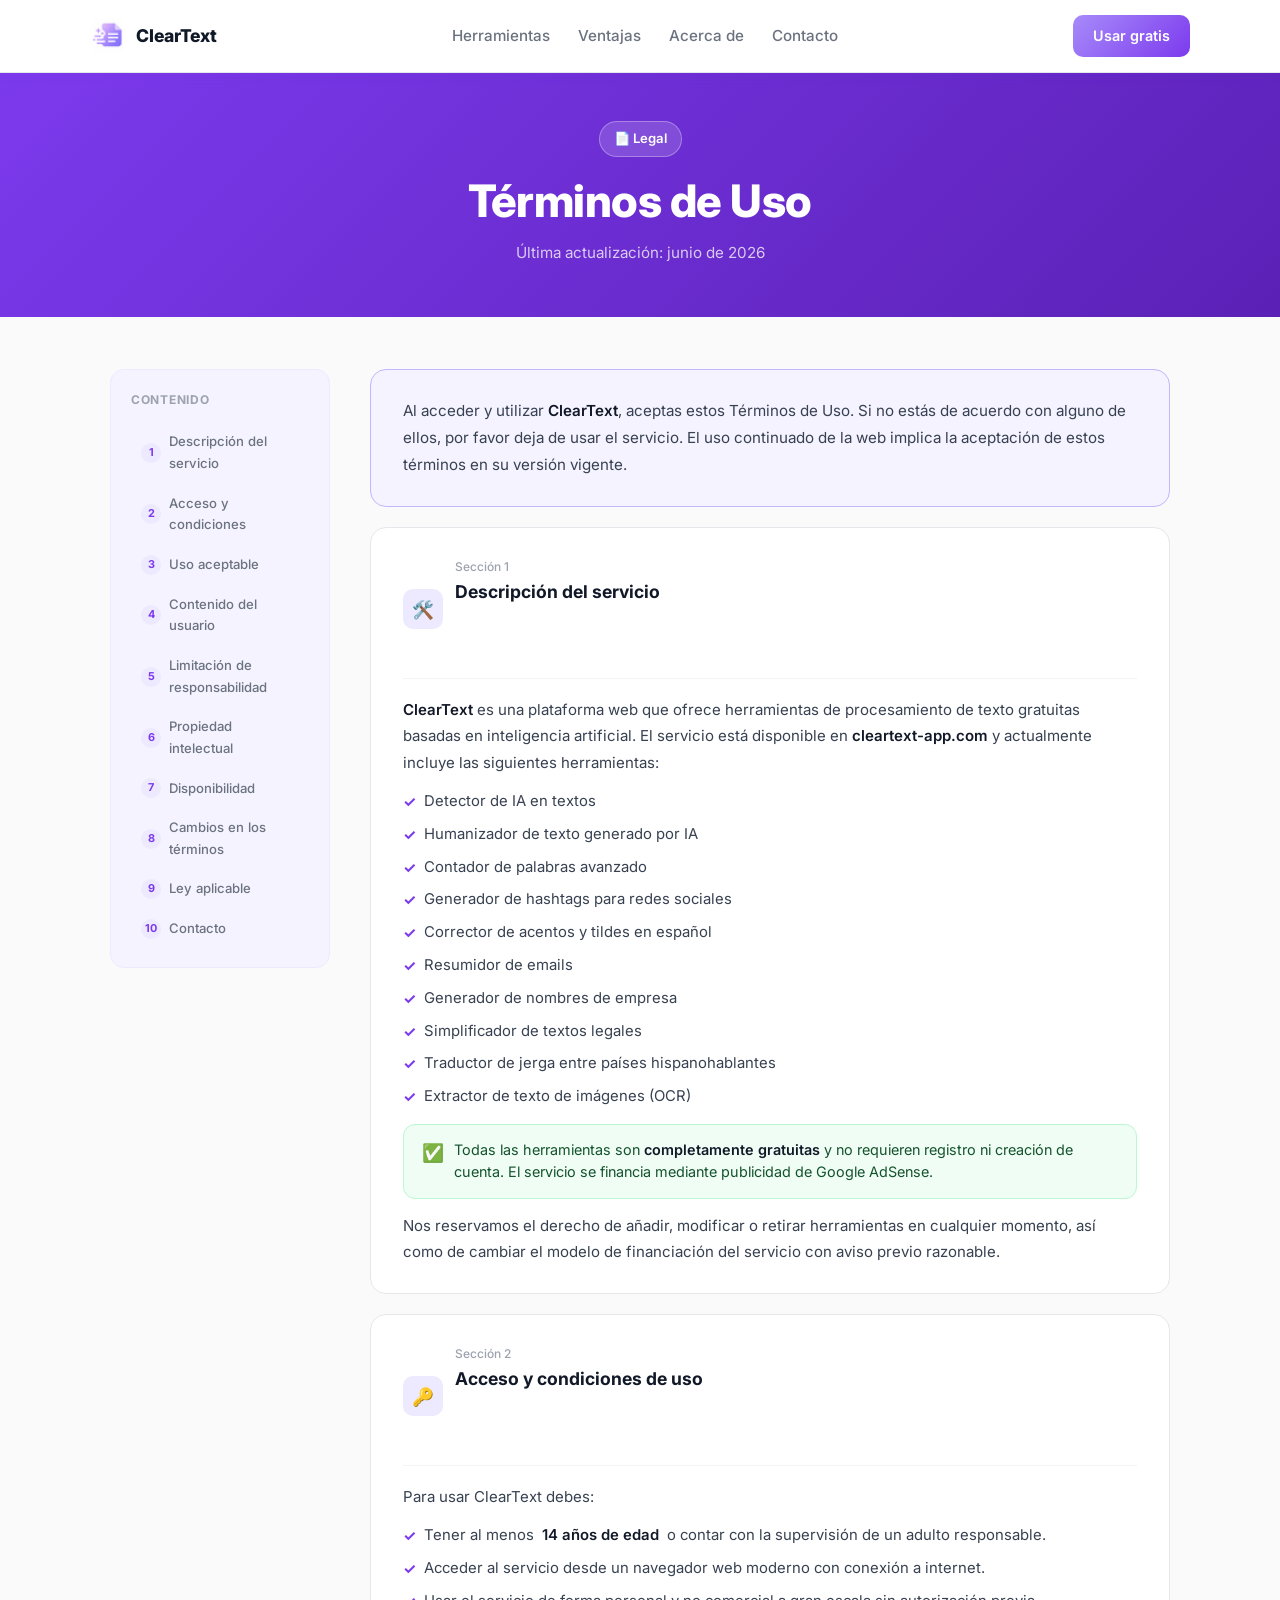
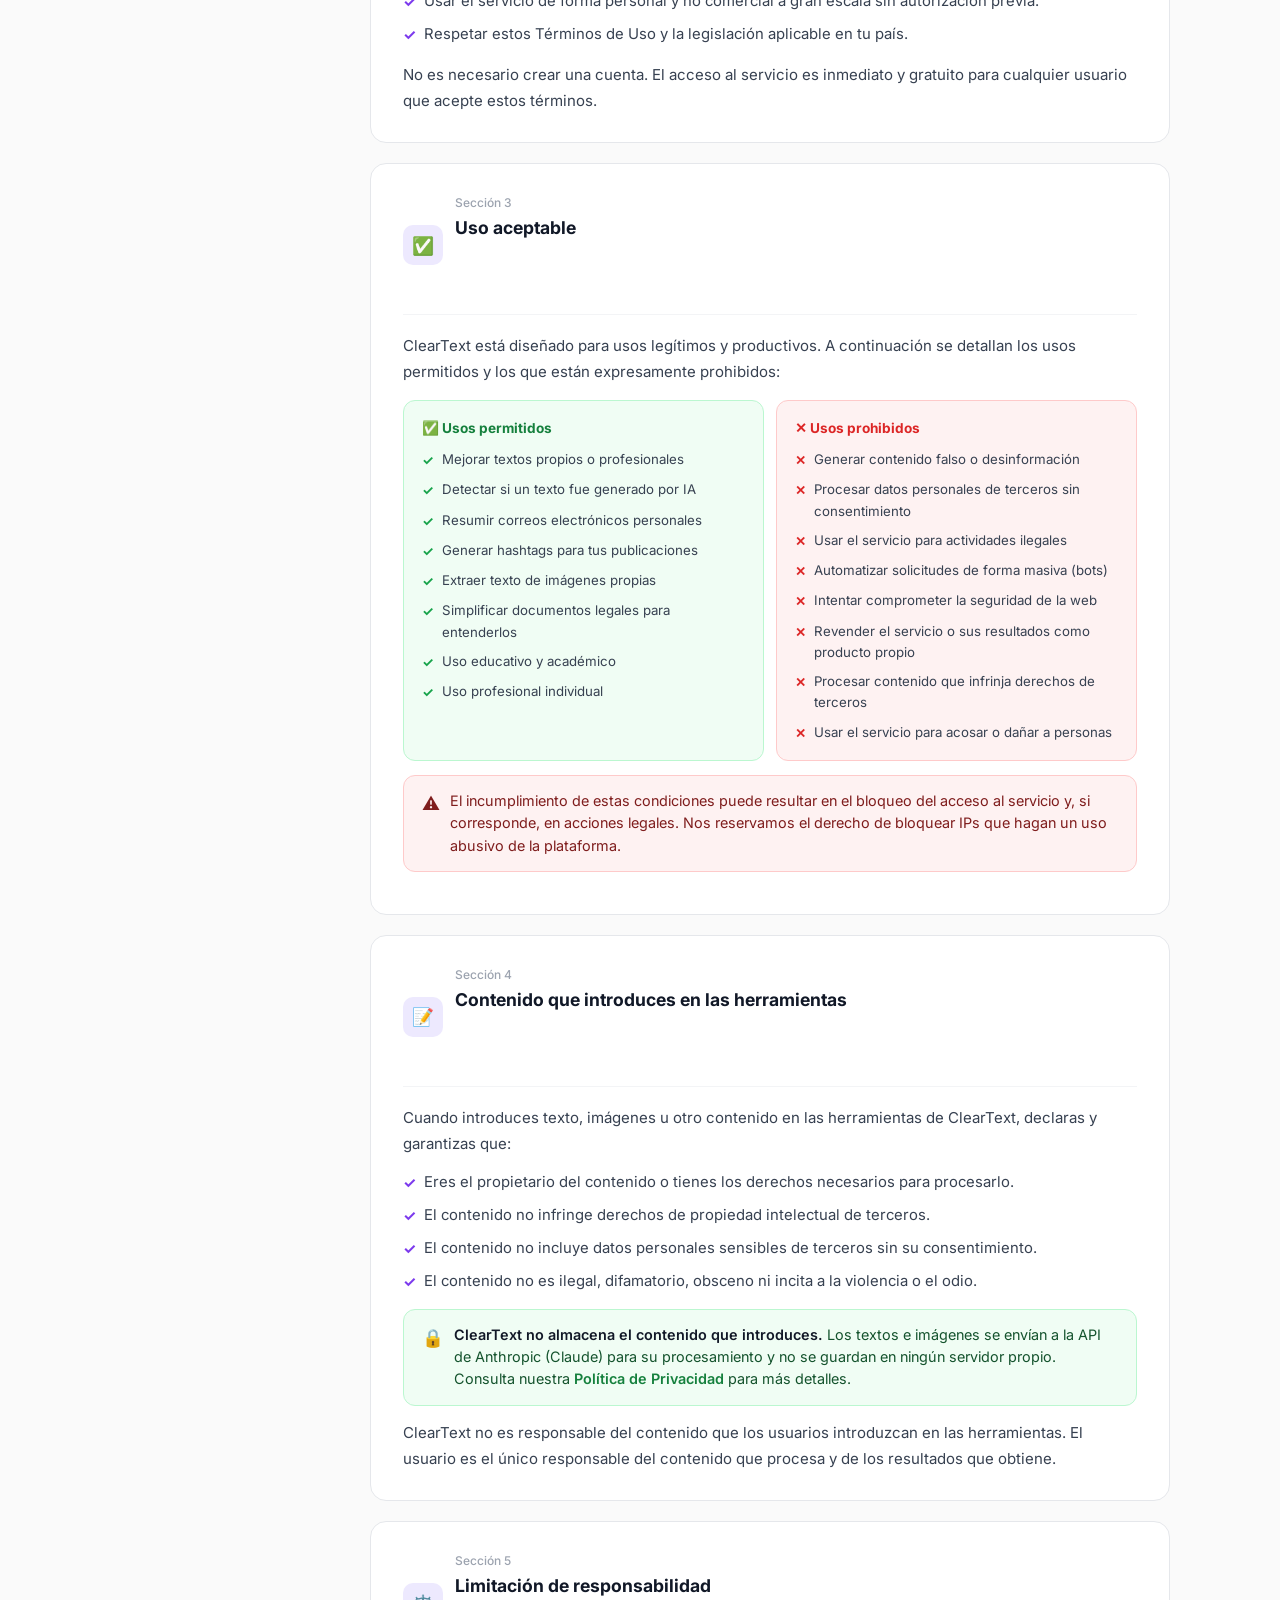
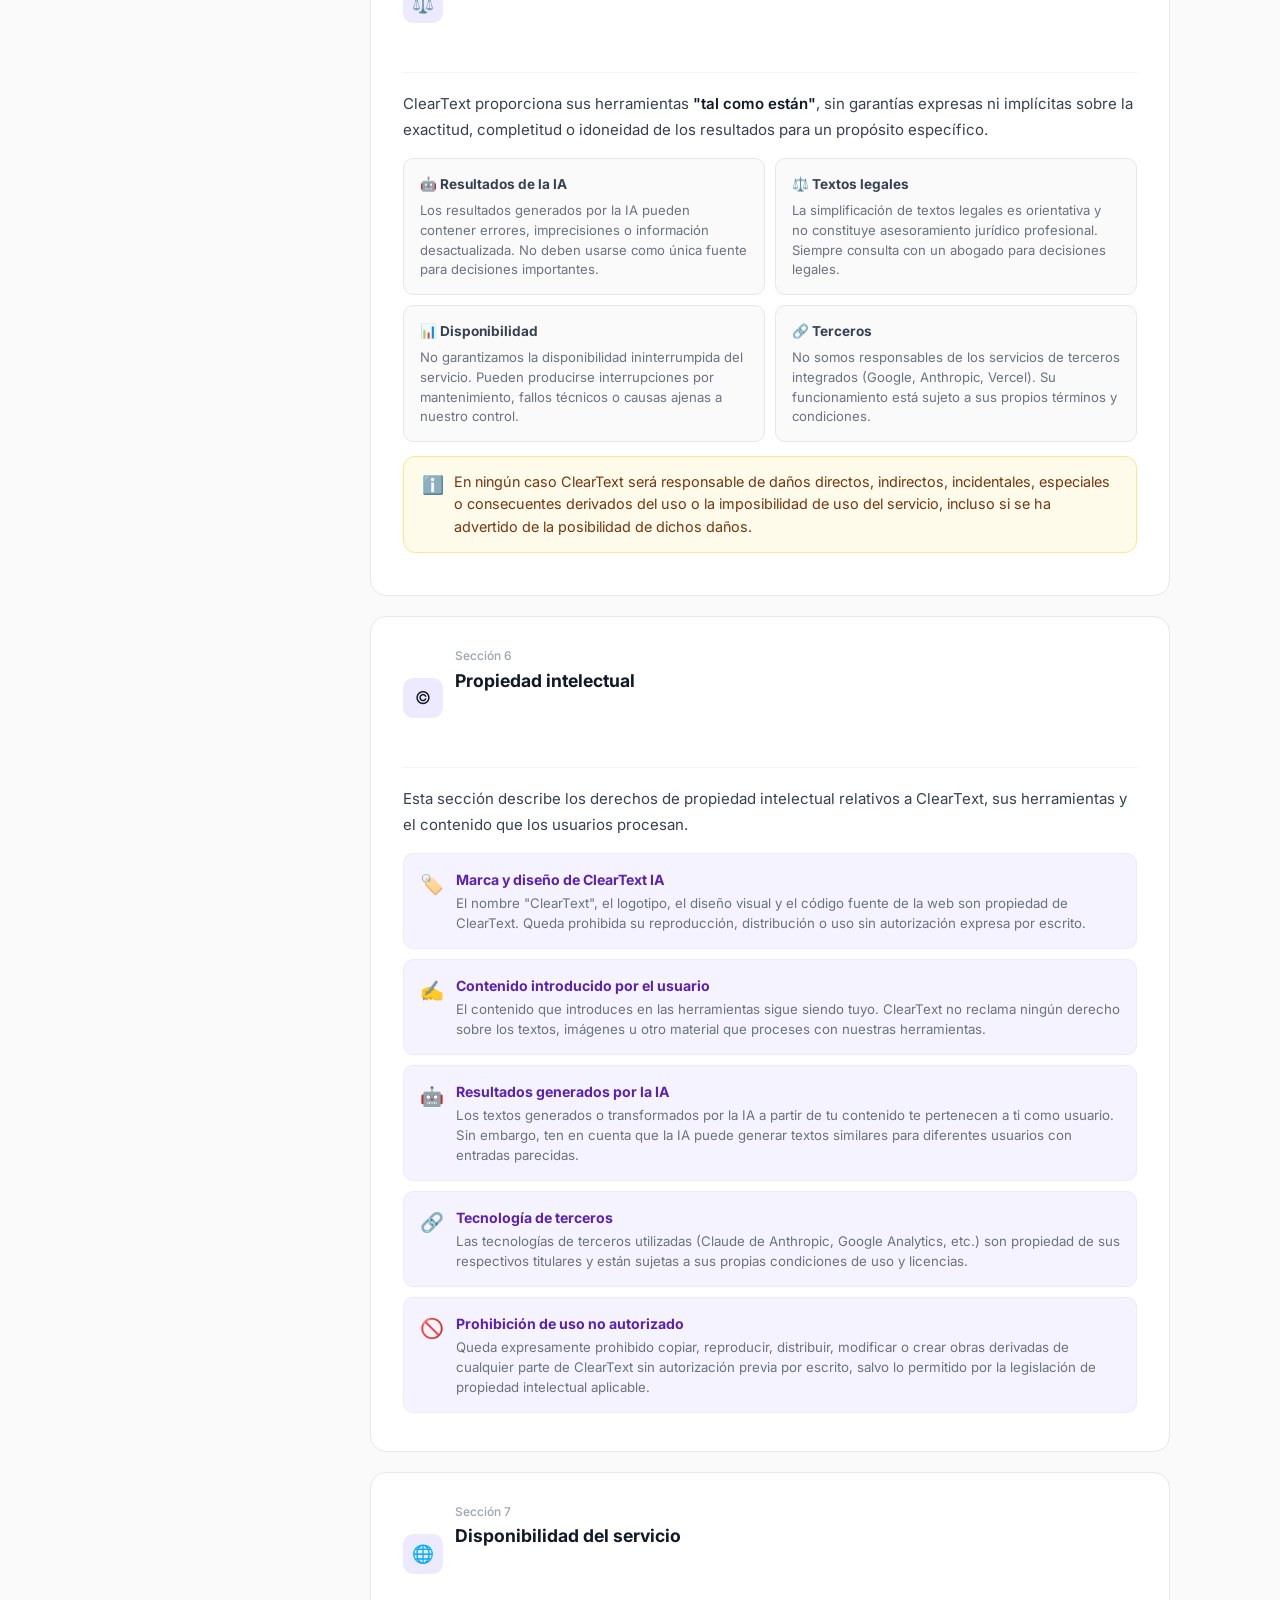
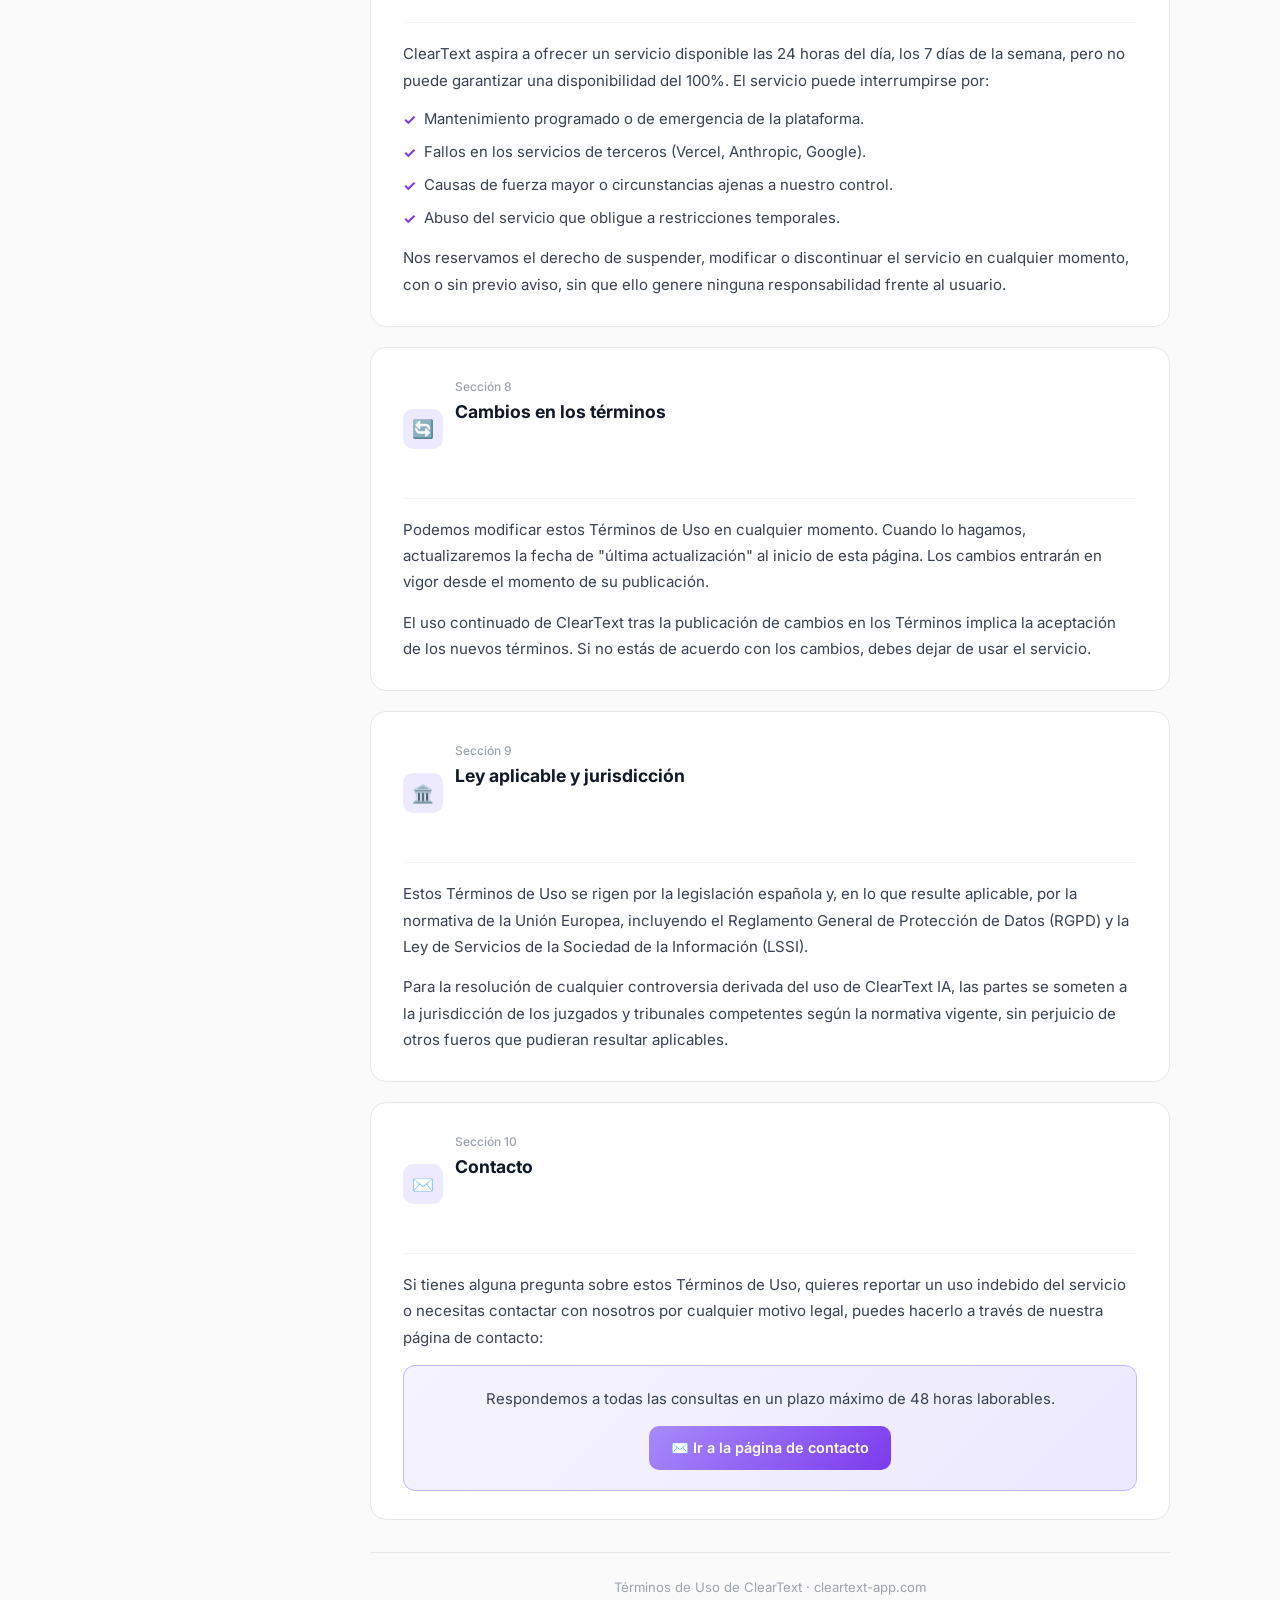
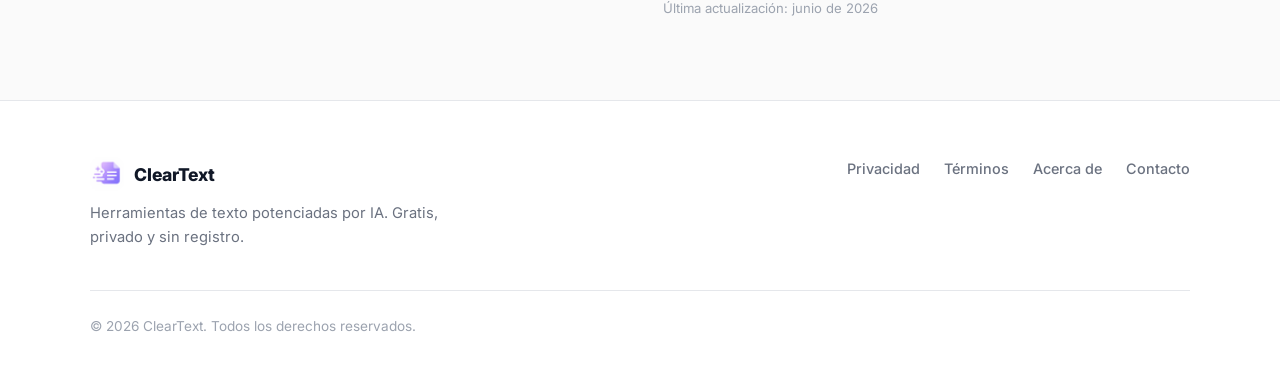
==== commit 00ff8516: "Update index.html" ====
--- a/terminos/index.html
+++ b/terminos/index.html
@@ -245,7 +245,7 @@
   <div class="container">
     <div class="badge">📄 Legal</div>
     <h1>Términos de Uso</h1>
-    <p>Última actualización: junio de 2026 · cleartext-app.com</p>
+    <p>Última actualización: junio de 2026</p>
   </div>
 </div>
 
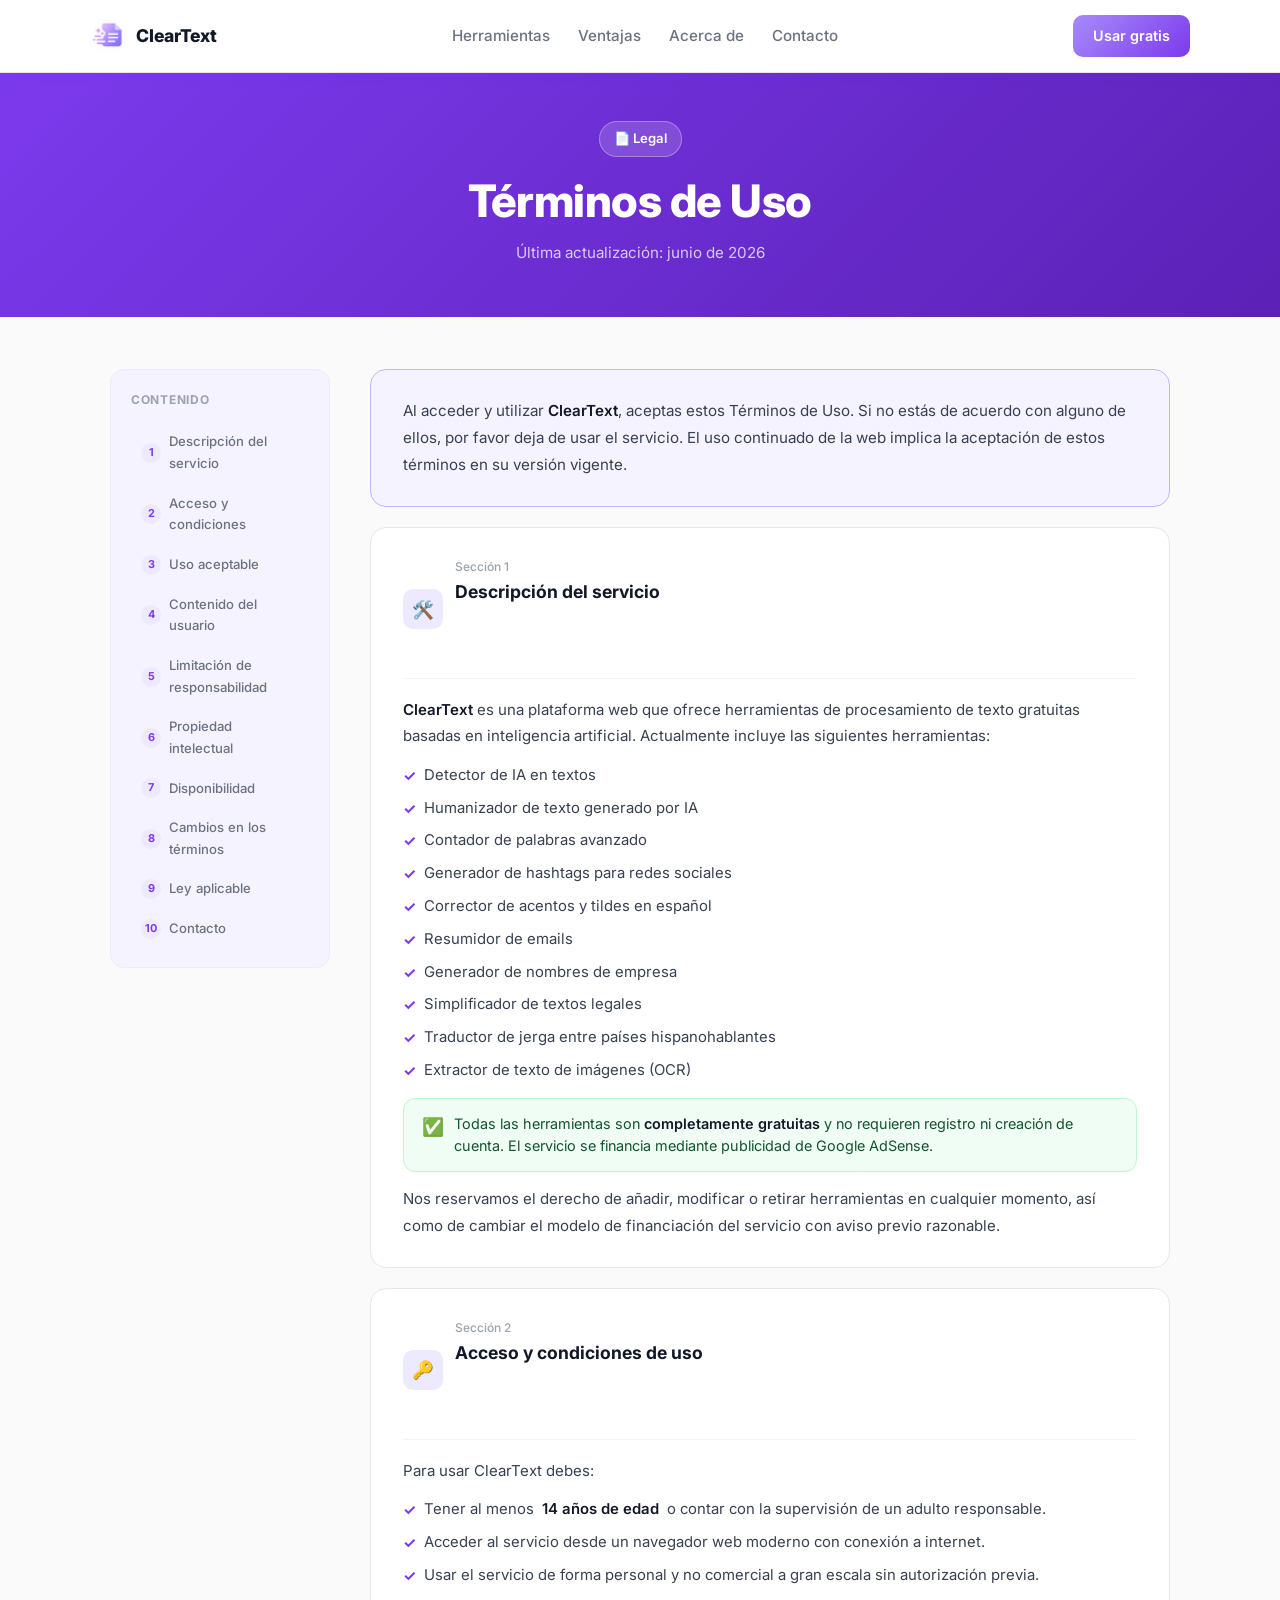
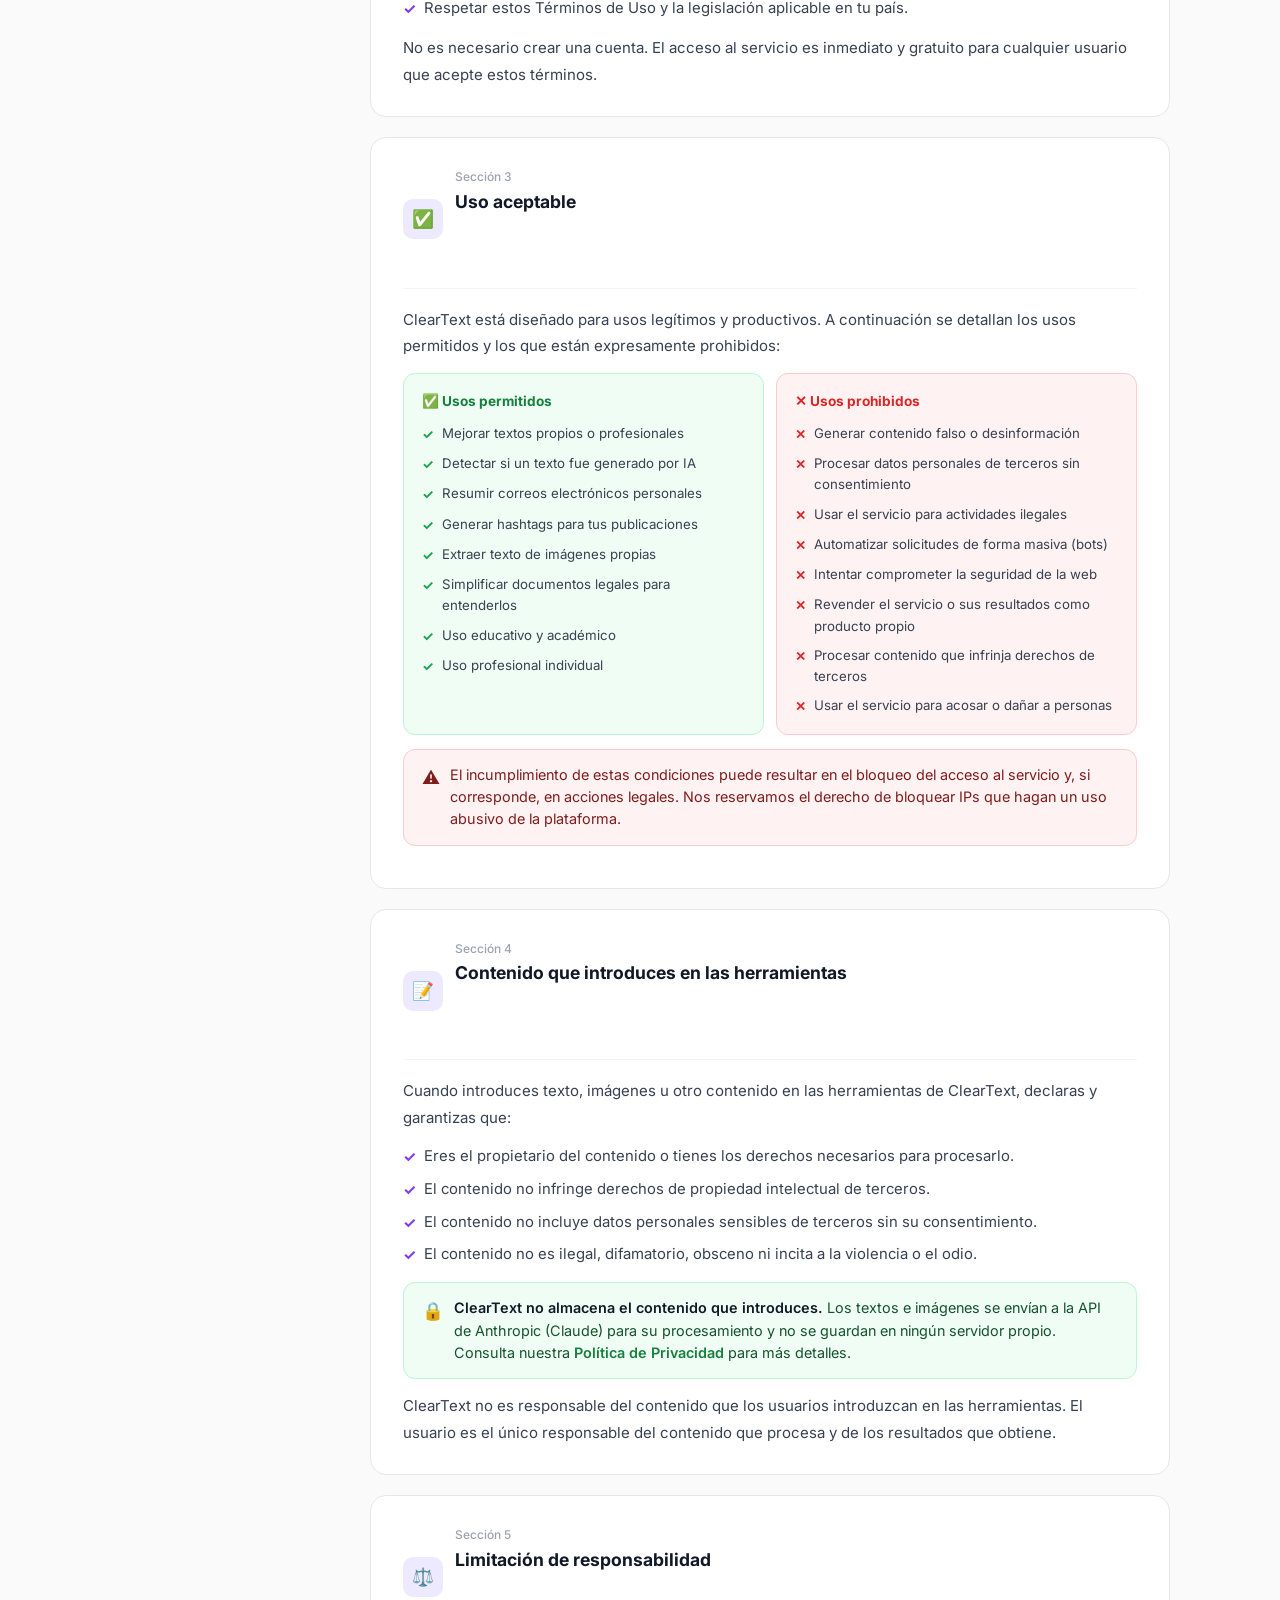
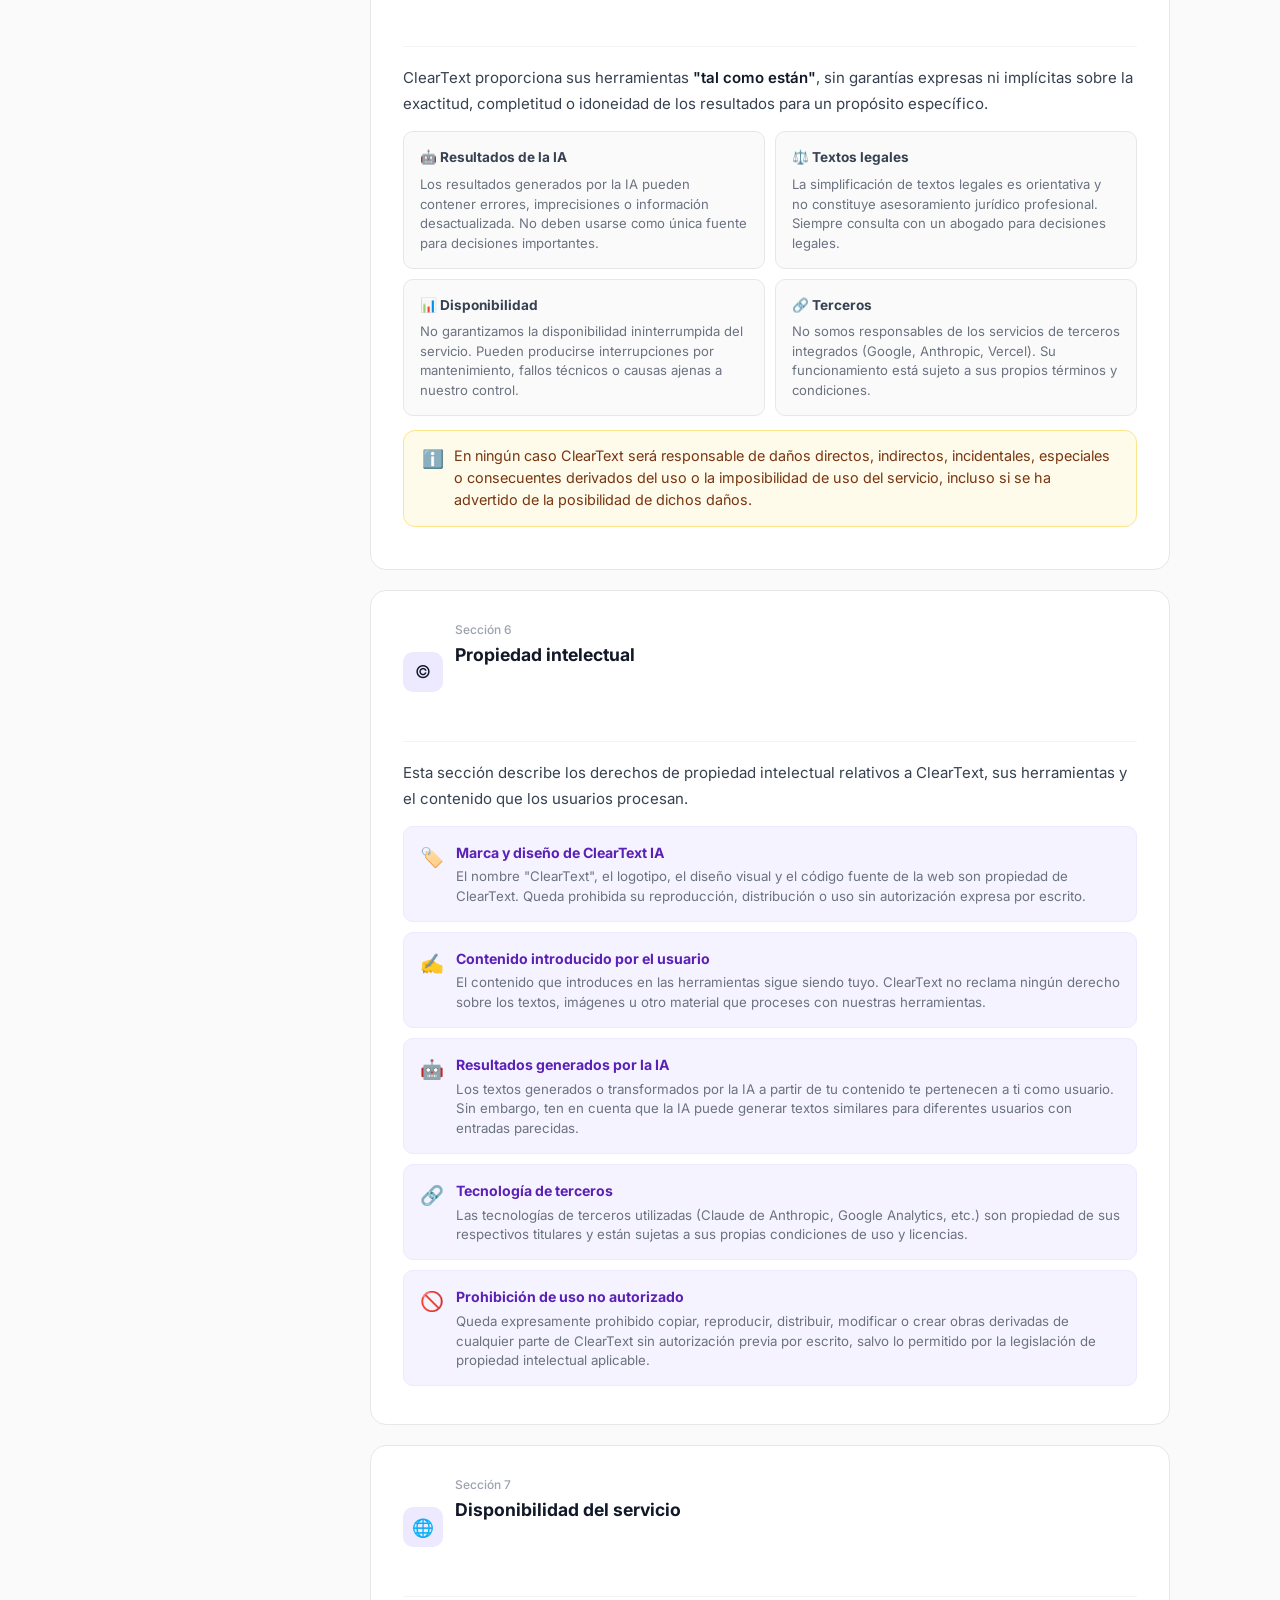
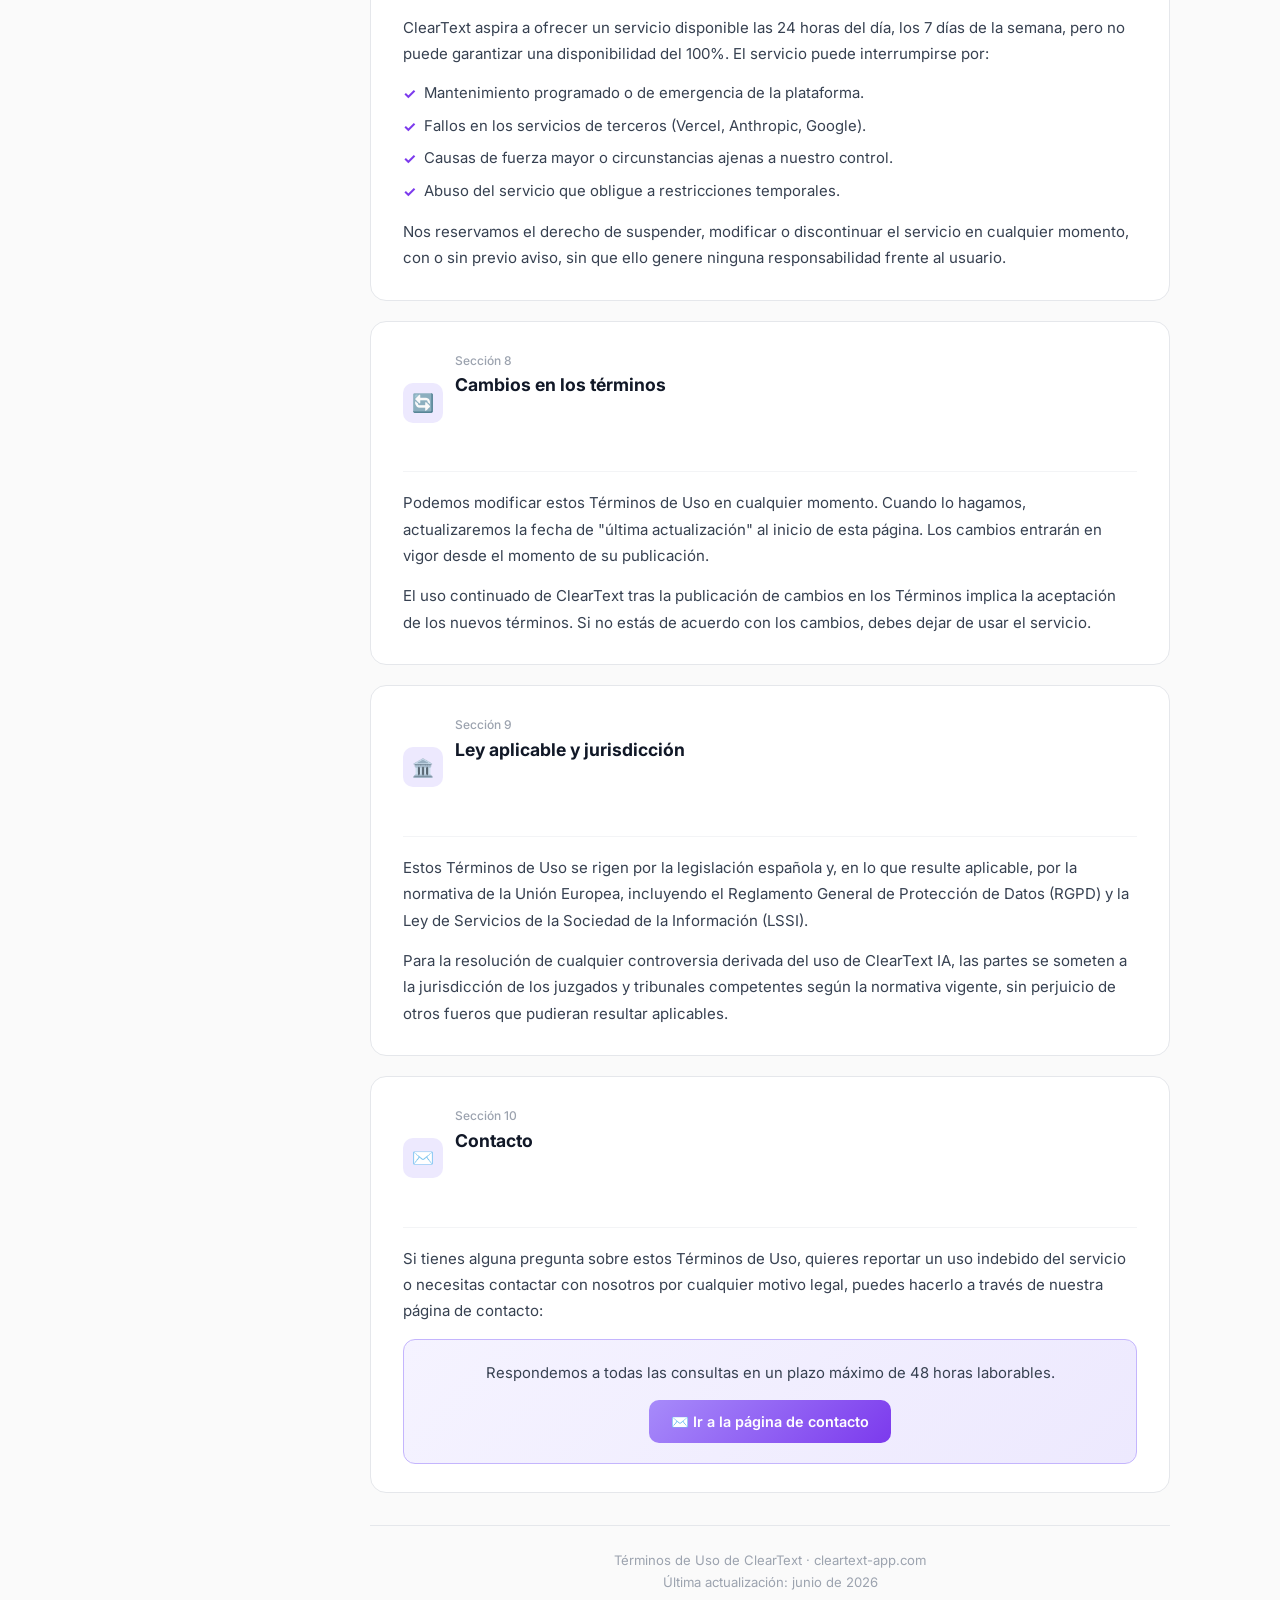
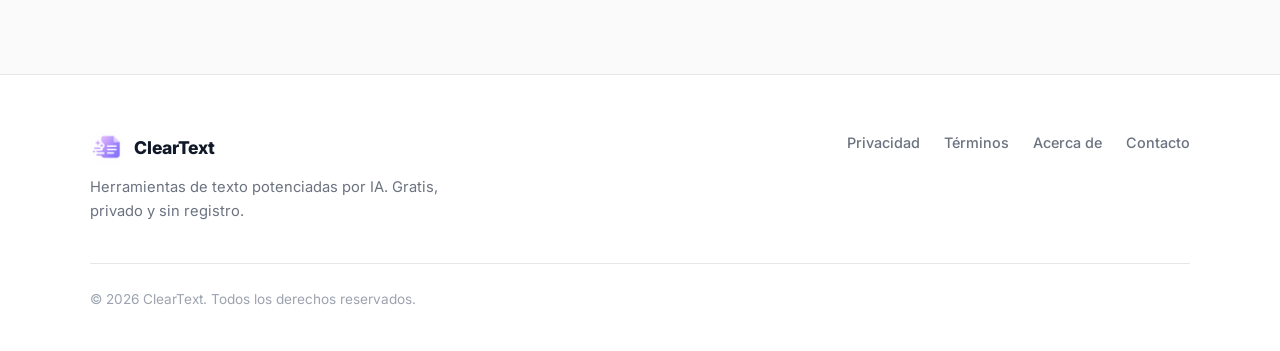
==== commit 1bd32884: "Update index.html" ====
--- a/terminos/index.html
+++ b/terminos/index.html
@@ -294,8 +294,7 @@
 
           <p>
             <strong>ClearText</strong> es una plataforma web que ofrece herramientas de
-            procesamiento de texto gratuitas basadas en inteligencia artificial. El servicio está
-            disponible en <strong>cleartext-app.com</strong> y actualmente incluye las siguientes
+            procesamiento de texto gratuitas basadas en inteligencia artificial. Actualmente incluye las siguientes
             herramientas:
           </p>
 
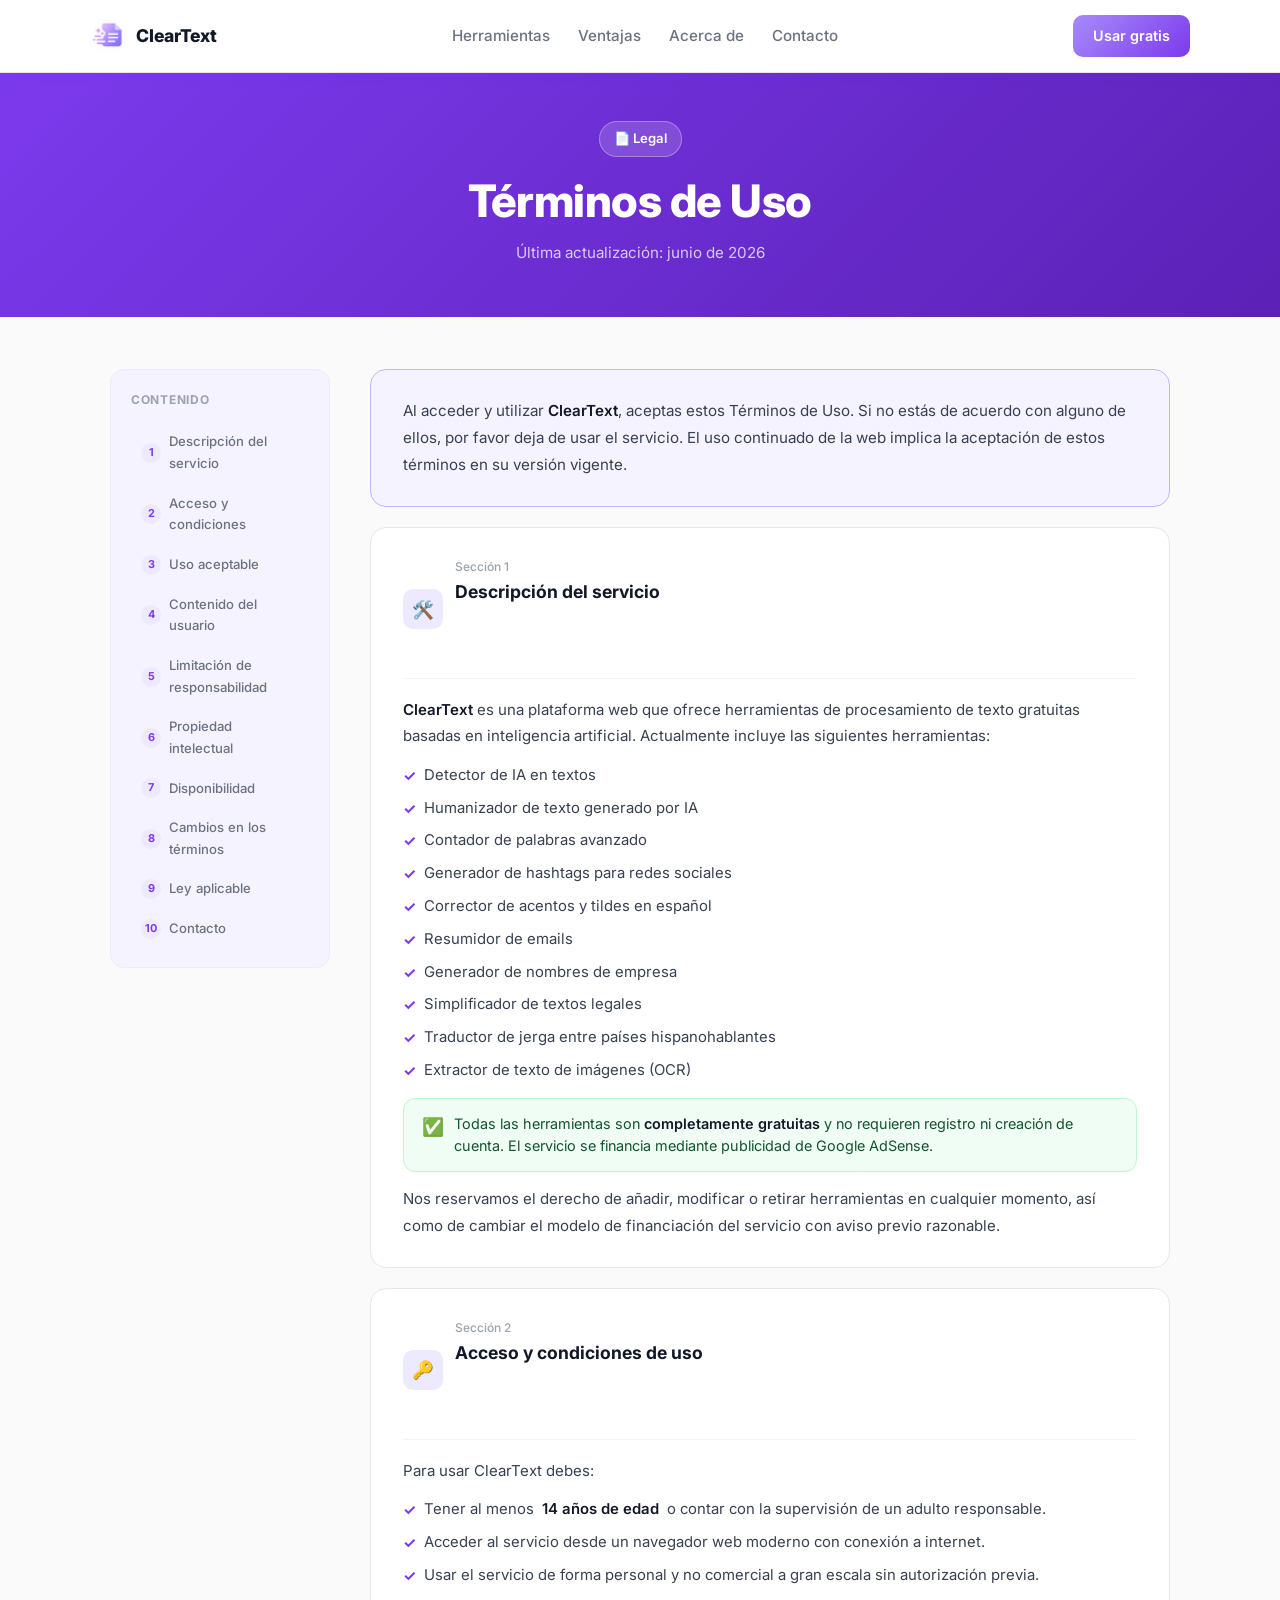
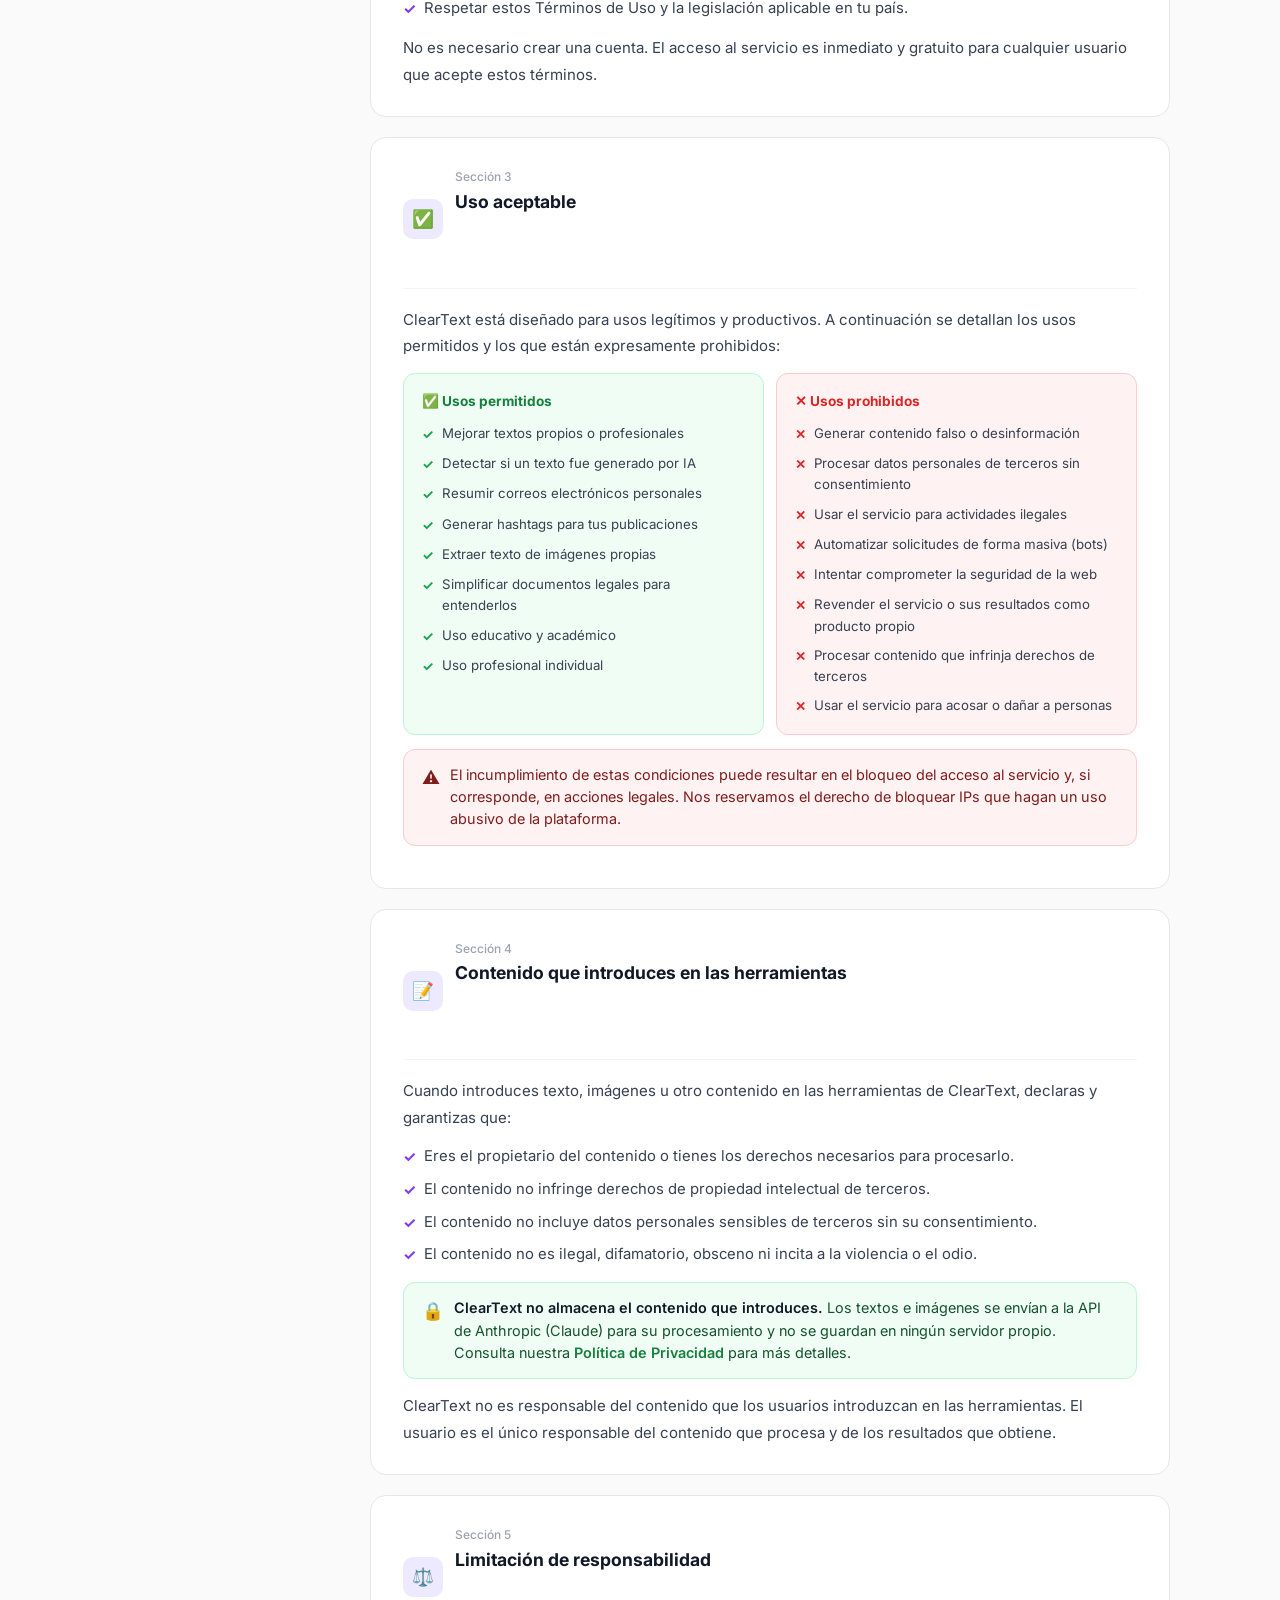
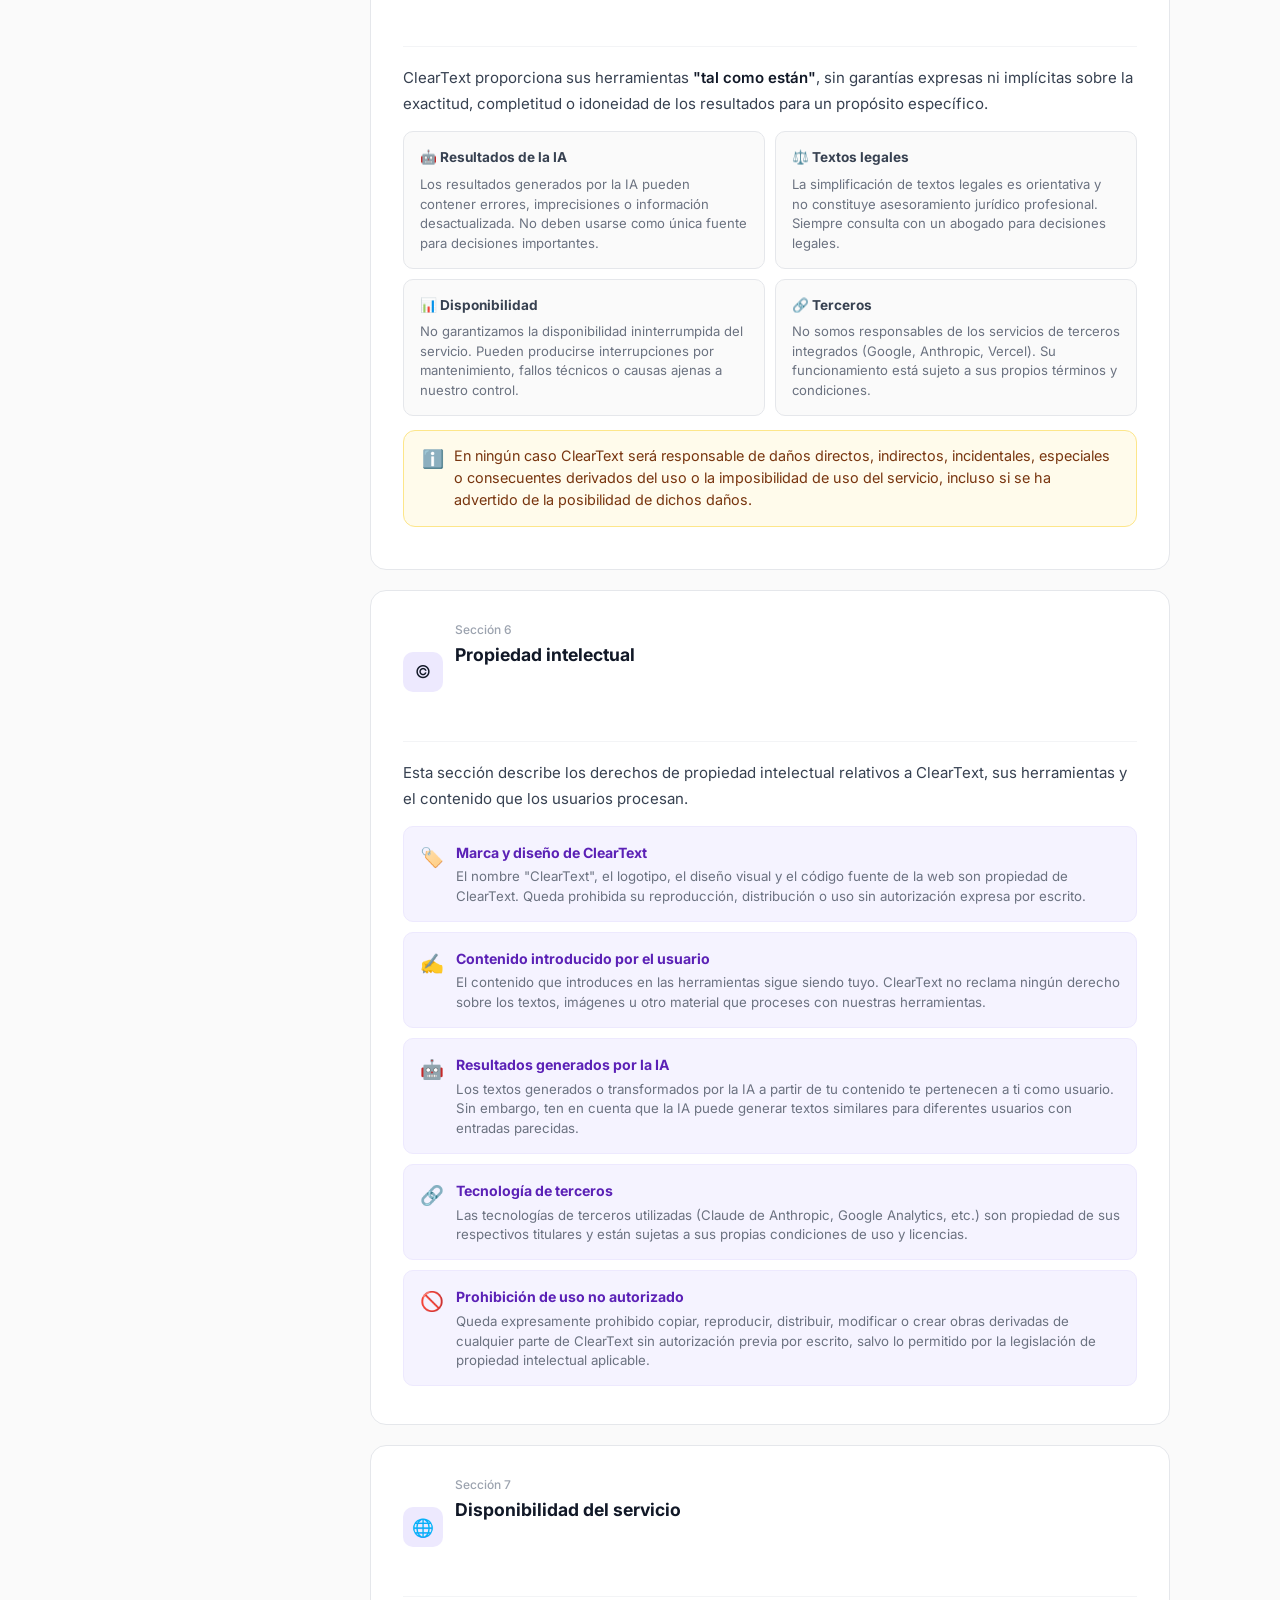
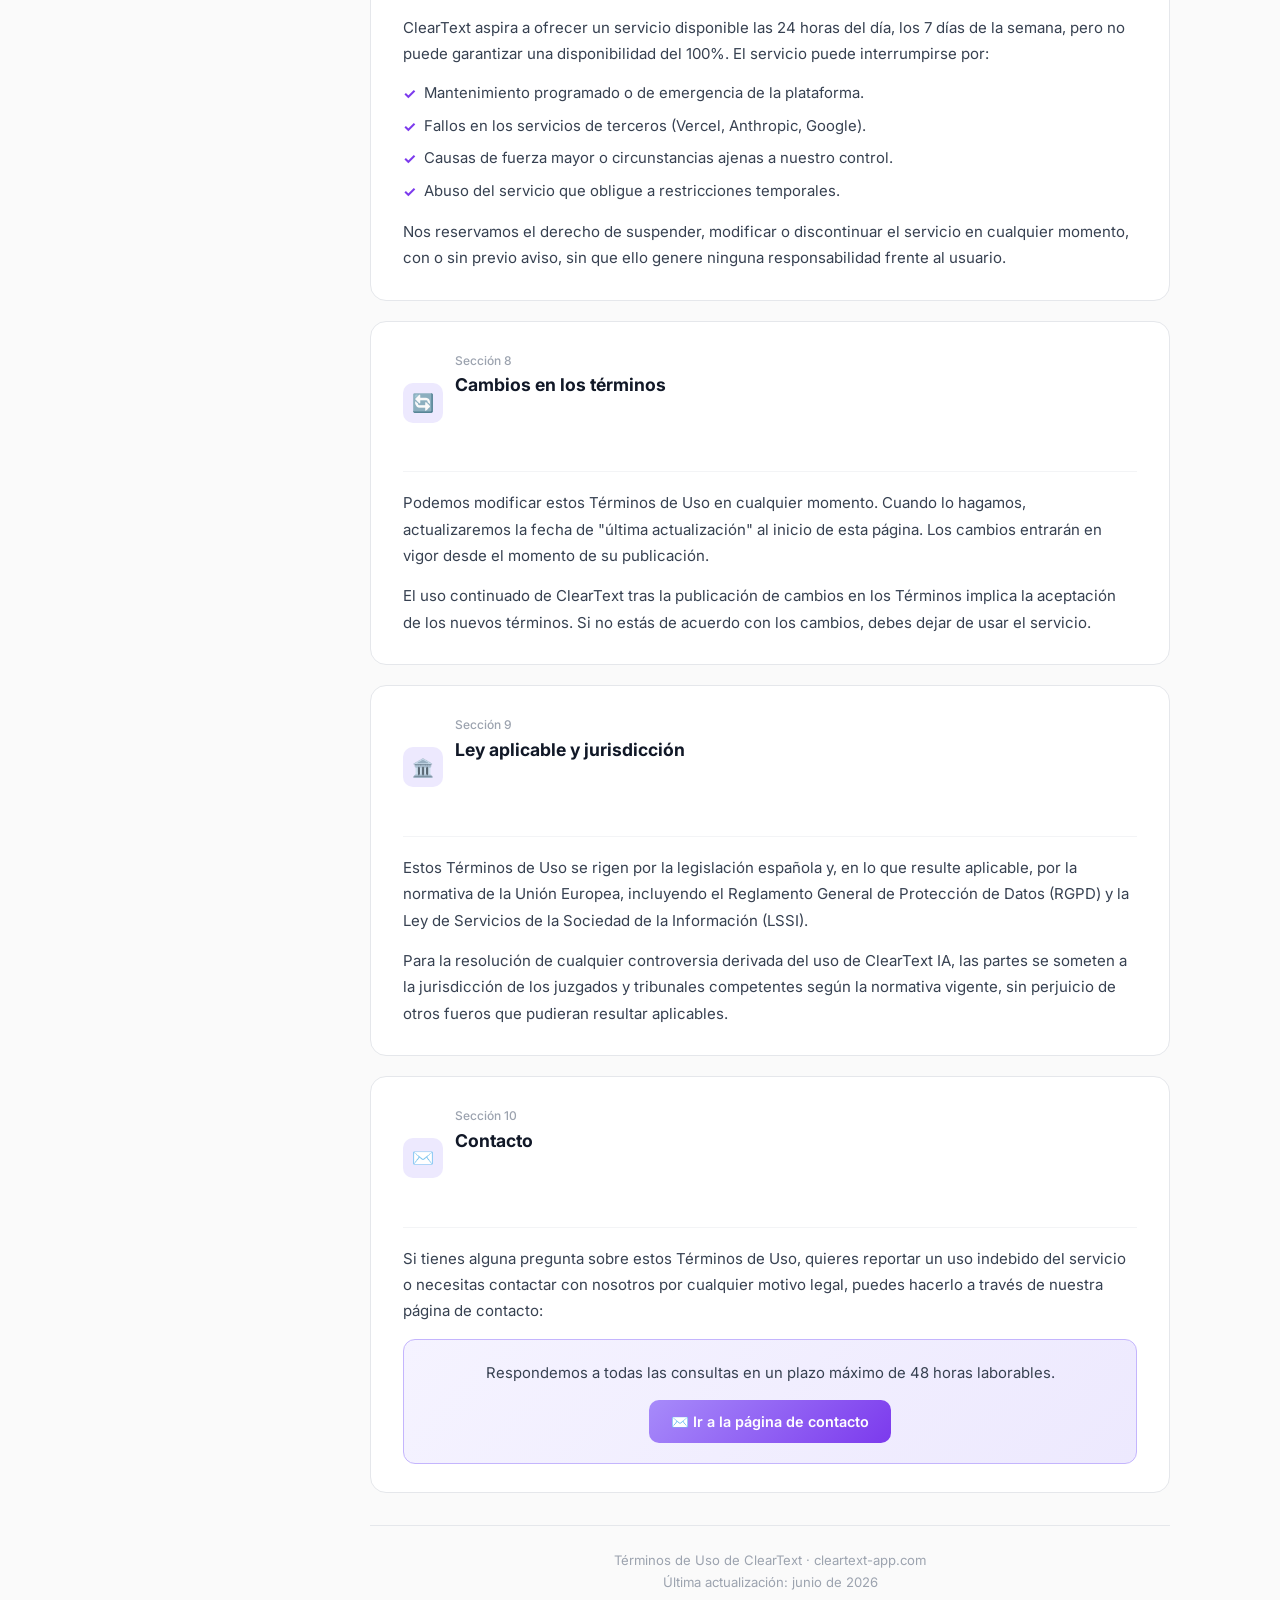
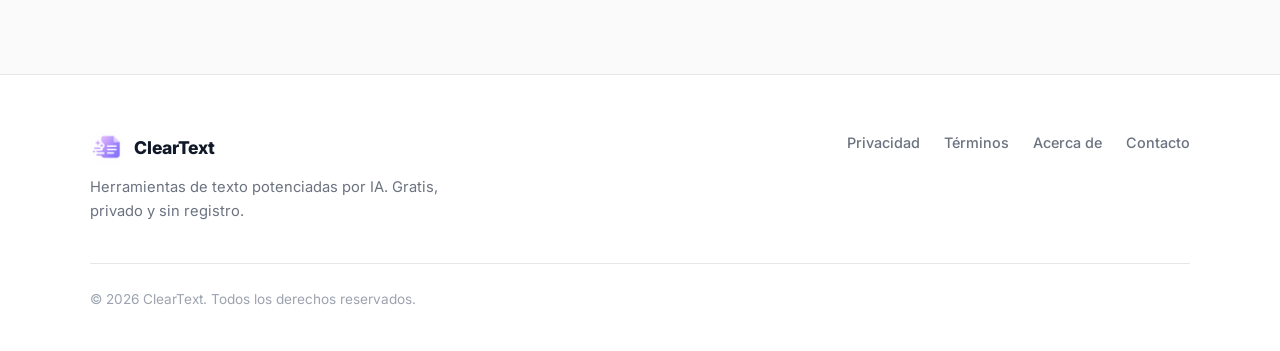
==== commit 7af115df: "Update index.html" ====
--- a/terminos/index.html
+++ b/terminos/index.html
@@ -508,7 +508,7 @@
           <div class="ip-row">
             <span class="ip-icon">🏷️</span>
             <div class="ip-body">
-              <div class="ip-title">Marca y diseño de ClearText IA</div>
+              <div class="ip-title">Marca y diseño de ClearText</div>
               <div class="ip-desc">El nombre "ClearText", el logotipo, el diseño visual y el código fuente de la web son propiedad de ClearText. Queda prohibida su reproducción, distribución o uso sin autorización expresa por escrito.</div>
             </div>
           </div>
